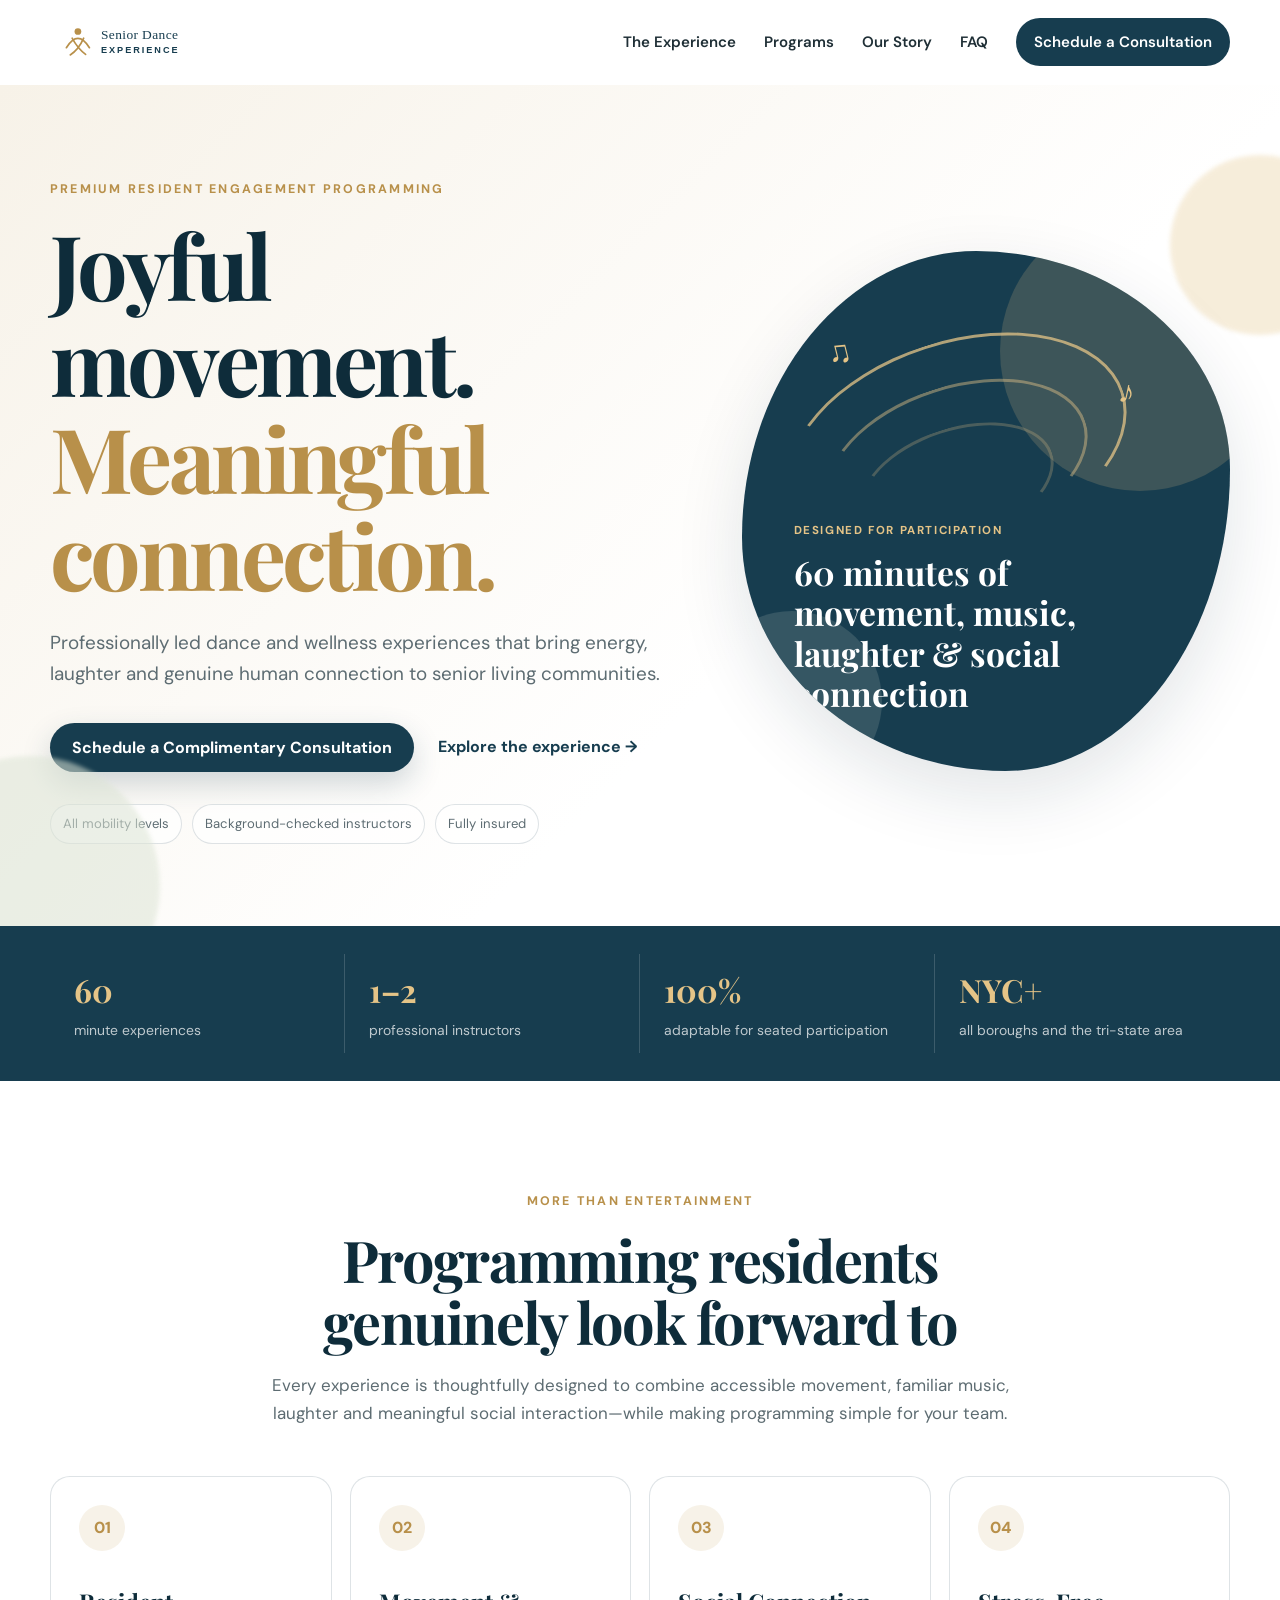
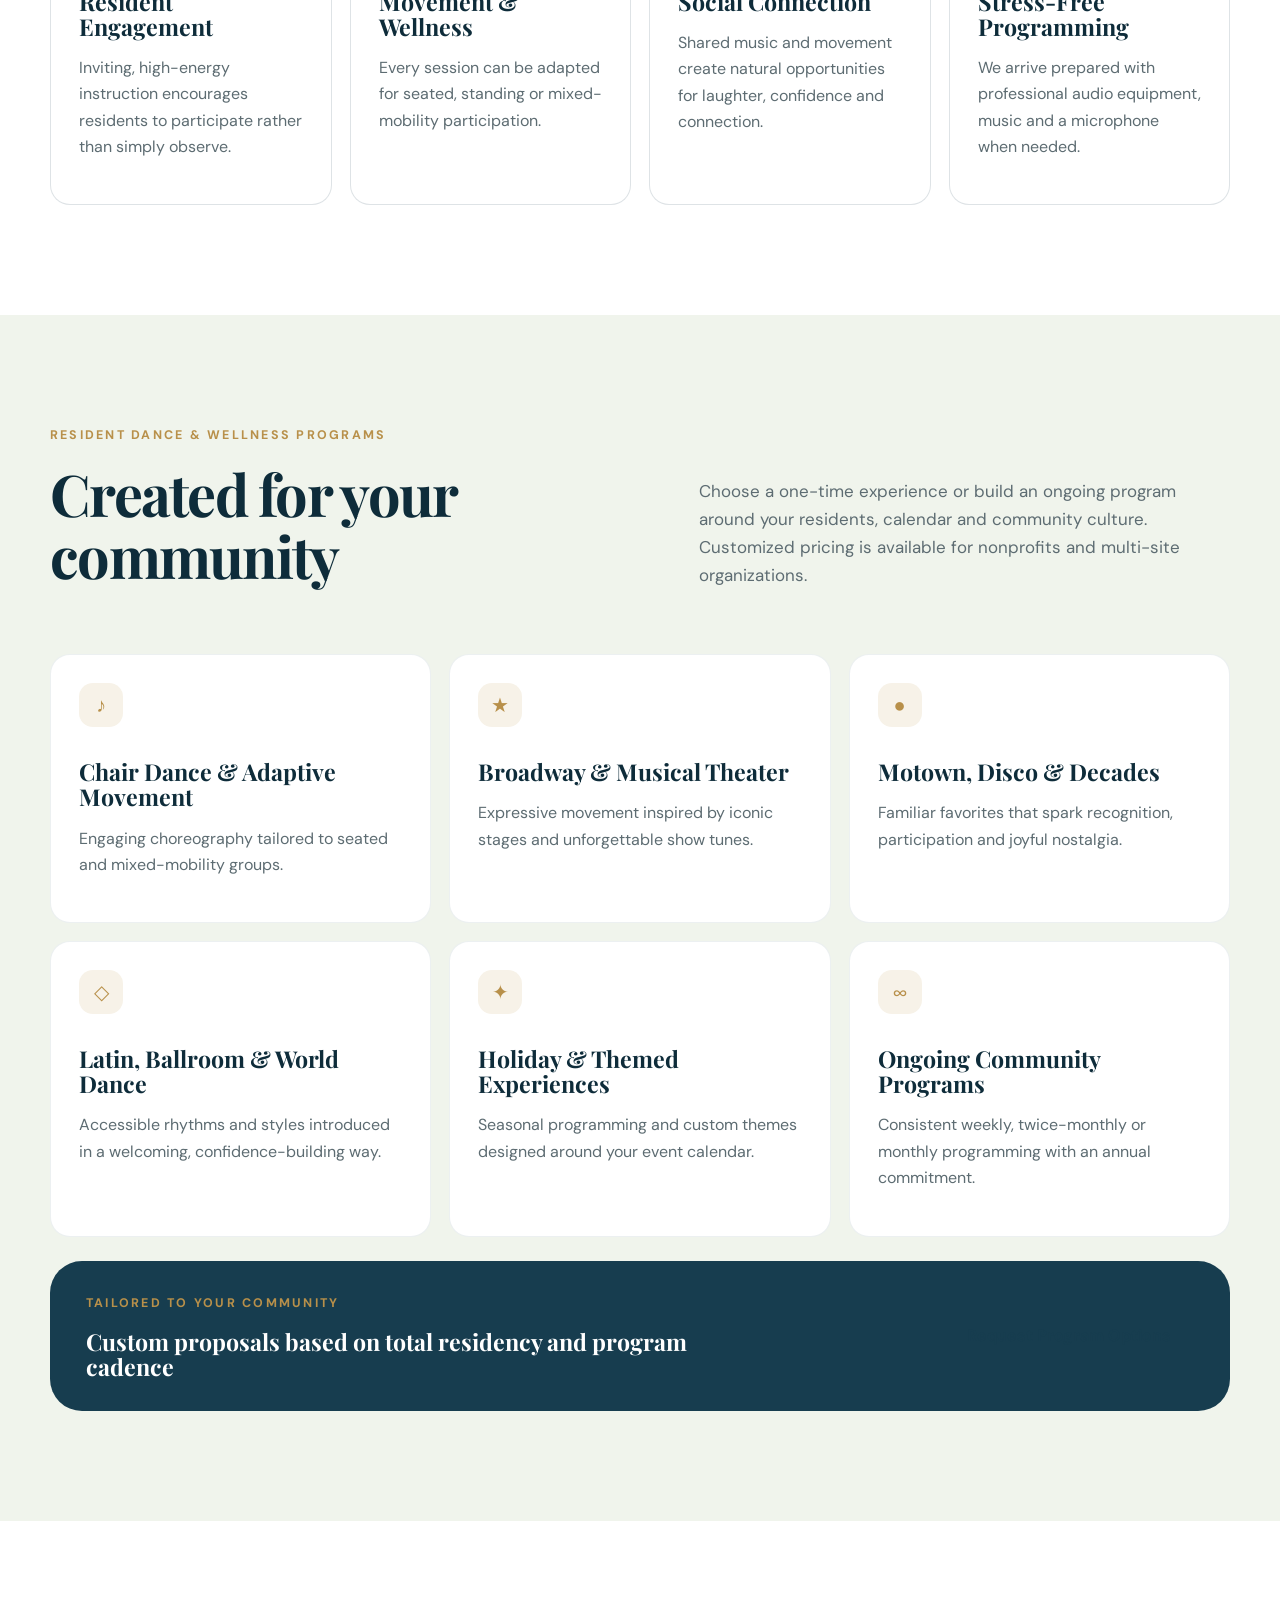
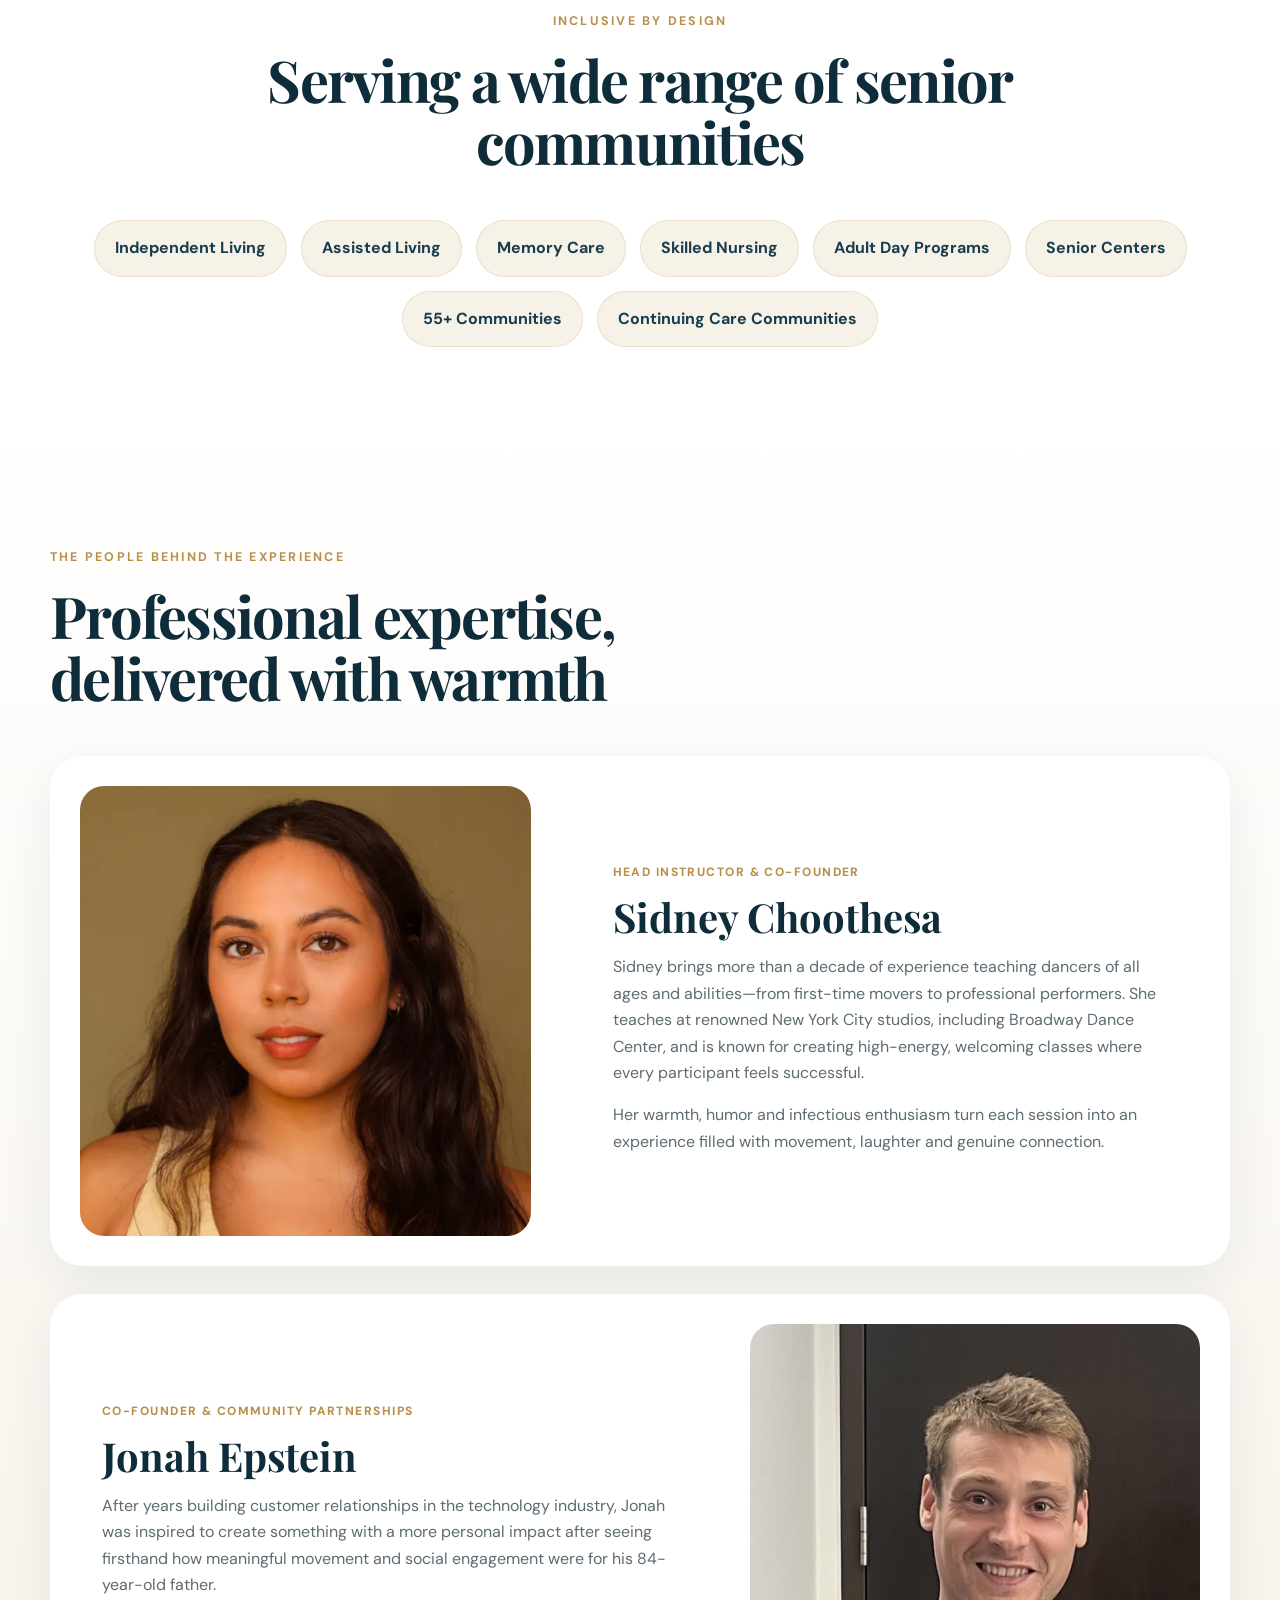
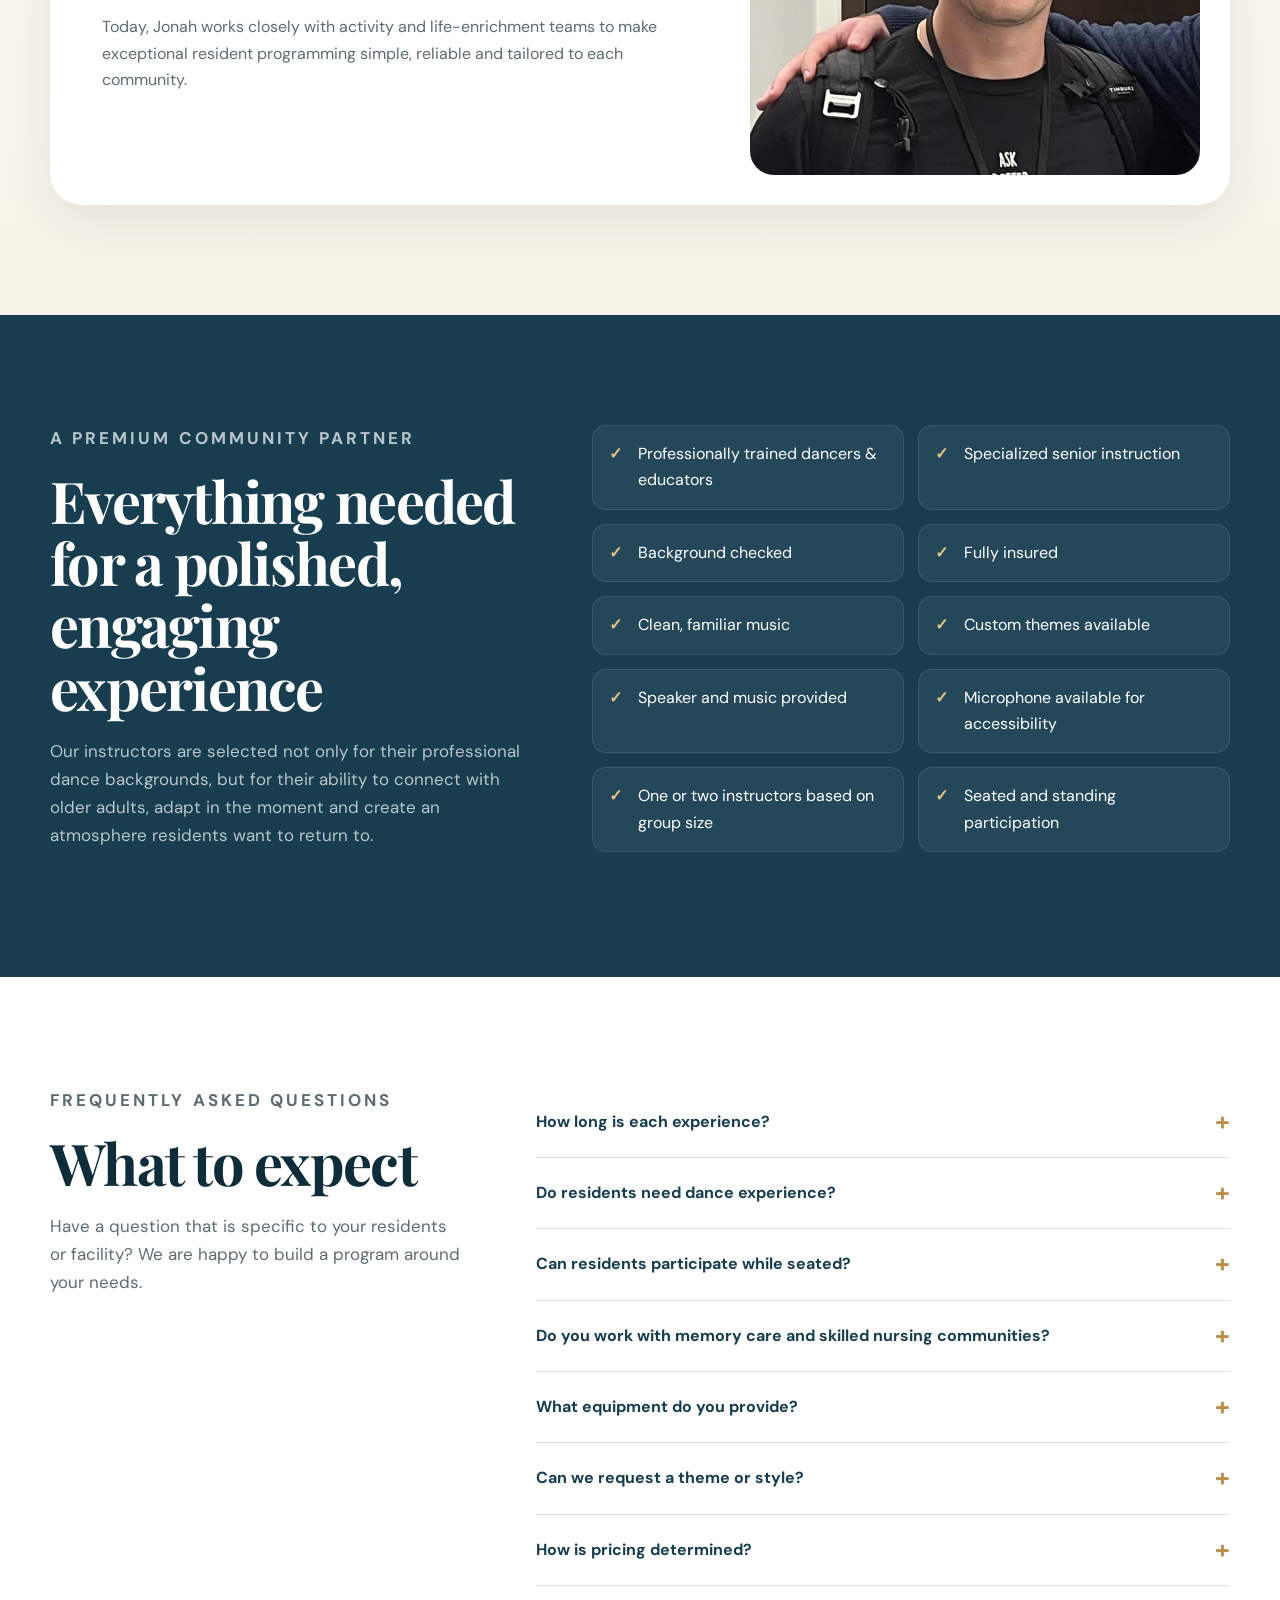
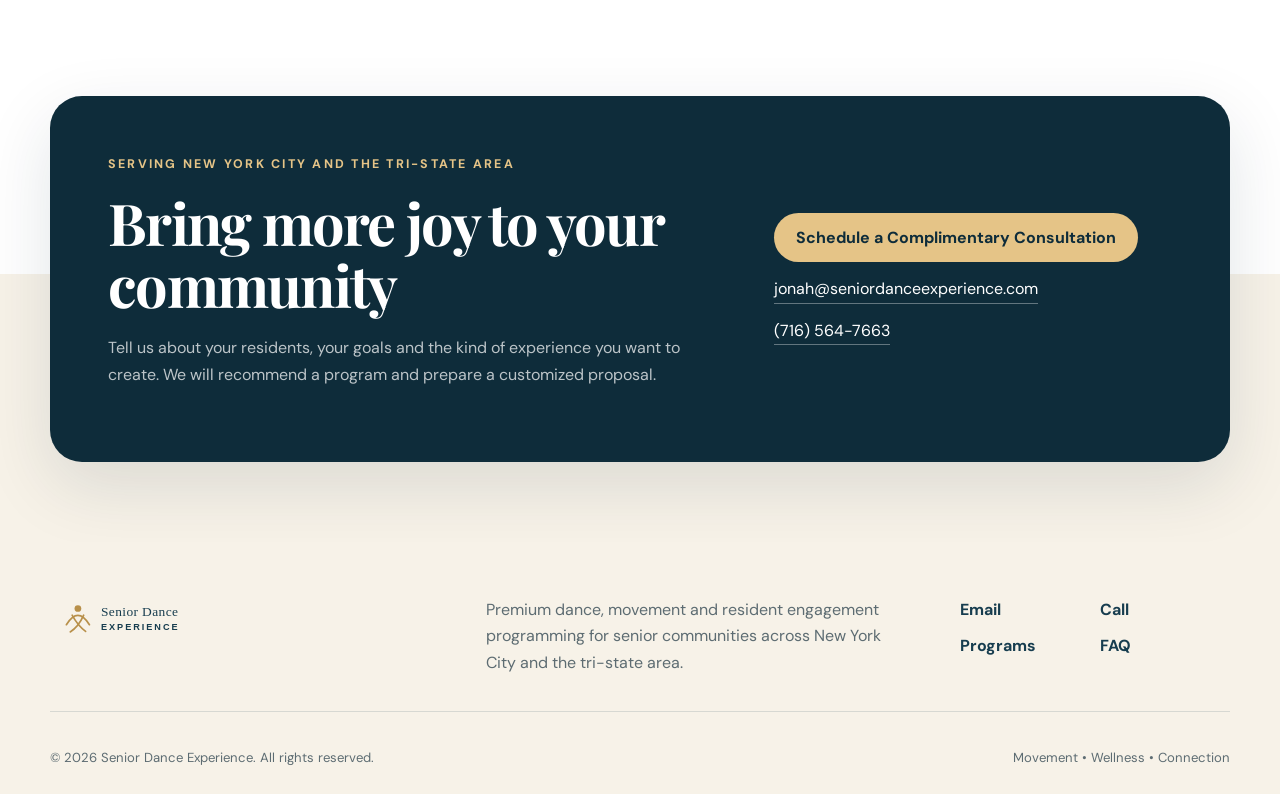
==== index.html @ dc910d43 "Initial website Initial website" ====
<!doctype html>
<html lang="en">
<head>
  <meta charset="utf-8">
  <meta name="viewport" content="width=device-width, initial-scale=1">
  <title>Senior Dance Experience | Dance & Wellness Programs for Senior Living</title>
  <meta name="description" content="Premium, professionally led dance and wellness experiences for senior living communities across New York City and the tri-state area.">
  <meta name="theme-color" content="#173D4F">
  <link rel="icon" href="assets/favicon.svg" type="image/svg+xml">
  <link rel="preconnect" href="https://fonts.googleapis.com">
  <link rel="preconnect" href="https://fonts.gstatic.com" crossorigin>
  <link href="https://fonts.googleapis.com/css2?family=DM+Sans:wght@400;500;600;700&family=Playfair+Display:wght@600;700&display=swap" rel="stylesheet">
  <link rel="stylesheet" href="styles.css">
  <meta property="og:title" content="Senior Dance Experience">
  <meta property="og:description" content="Joyful movement. Meaningful connection. Professional programming your residents will look forward to.">
  <meta property="og:type" content="website">
  <meta property="og:url" content="https://seniordanceexperience.com">
</head>
<body>
  <a class="skip-link" href="#main">Skip to content</a>

  <header class="site-header" id="top">
    <div class="container nav-wrap">
      <a class="brand" href="#top" aria-label="Senior Dance Experience home">
        <img src="assets/logo.svg" alt="Senior Dance Experience">
      </a>
      <button class="menu-toggle" aria-expanded="false" aria-controls="site-nav">
        <span></span><span></span><span></span>
        <span class="sr-only">Toggle navigation</span>
      </button>
      <nav id="site-nav" class="site-nav" aria-label="Primary navigation">
        <a href="#experience">The Experience</a>
        <a href="#programs">Programs</a>
        <a href="#about">Our Story</a>
        <a href="#faq">FAQ</a>
        <a class="nav-cta" href="#contact">Schedule a Consultation</a>
      </nav>
    </div>
  </header>

  <main id="main">
    <section class="hero">
      <div class="hero-orb hero-orb-one"></div>
      <div class="hero-orb hero-orb-two"></div>
      <div class="container hero-grid">
        <div class="hero-copy reveal">
          <p class="eyebrow">Premium resident engagement programming</p>
          <h1>Joyful movement.<br><span>Meaningful connection.</span></h1>
          <p class="hero-text">Professionally led dance and wellness experiences that bring energy, laughter and genuine human connection to senior living communities.</p>
          <div class="hero-actions">
            <a class="button button-primary" href="#contact">Schedule a Complimentary Consultation</a>
            <a class="text-link" href="#experience">Explore the experience <span aria-hidden="true">→</span></a>
          </div>
          <div class="trust-strip" aria-label="Program highlights">
            <span>All mobility levels</span>
            <span>Background-checked instructors</span>
            <span>Fully insured</span>
          </div>
        </div>
        <div class="hero-art reveal" aria-label="Abstract illustration representing movement, music and connection">
          <div class="art-card">
            <div class="movement-line line-one"></div>
            <div class="movement-line line-two"></div>
            <div class="movement-line line-three"></div>
            <div class="art-message">
              <span class="mini-label">Designed for participation</span>
              <strong>60 minutes of movement, music, laughter & social connection</strong>
            </div>
            <div class="floating-note note-one">♪</div>
            <div class="floating-note note-two">♫</div>
          </div>
        </div>
      </div>
    </section>

    <section class="proof-bar">
      <div class="container proof-grid">
        <div><strong>60</strong><span>minute experiences</span></div>
        <div><strong>1–2</strong><span>professional instructors</span></div>
        <div><strong>100%</strong><span>adaptable for seated participation</span></div>
        <div><strong>NYC+</strong><span>all boroughs and the tri-state area</span></div>
      </div>
    </section>

    <section class="section" id="experience">
      <div class="container">
        <div class="section-heading centered reveal">
          <p class="eyebrow">More than entertainment</p>
          <h2>Programming residents genuinely look forward to</h2>
          <p>Every experience is thoughtfully designed to combine accessible movement, familiar music, laughter and meaningful social interaction—while making programming simple for your team.</p>
        </div>

        <div class="benefit-grid">
          <article class="benefit-card reveal">
            <div class="icon-circle">01</div>
            <h3>Resident Engagement</h3>
            <p>Inviting, high-energy instruction encourages residents to participate rather than simply observe.</p>
          </article>
          <article class="benefit-card reveal">
            <div class="icon-circle">02</div>
            <h3>Movement & Wellness</h3>
            <p>Every session can be adapted for seated, standing or mixed-mobility participation.</p>
          </article>
          <article class="benefit-card reveal">
            <div class="icon-circle">03</div>
            <h3>Social Connection</h3>
            <p>Shared music and movement create natural opportunities for laughter, confidence and connection.</p>
          </article>
          <article class="benefit-card reveal">
            <div class="icon-circle">04</div>
            <h3>Stress-Free Programming</h3>
            <p>We arrive prepared with professional audio equipment, music and a microphone when needed.</p>
          </article>
        </div>
      </div>
    </section>

    <section class="section section-sage" id="programs">
      <div class="container">
        <div class="split-heading reveal">
          <div>
            <p class="eyebrow">Resident Dance & Wellness Programs</p>
            <h2>Created for your community</h2>
          </div>
          <p>Choose a one-time experience or build an ongoing program around your residents, calendar and community culture. Customized pricing is available for nonprofits and multi-site organizations.</p>
        </div>

        <div class="program-grid">
          <article class="program-card reveal"><span>♪</span><h3>Chair Dance & Adaptive Movement</h3><p>Engaging choreography tailored to seated and mixed-mobility groups.</p></article>
          <article class="program-card reveal"><span>★</span><h3>Broadway & Musical Theater</h3><p>Expressive movement inspired by iconic stages and unforgettable show tunes.</p></article>
          <article class="program-card reveal"><span>●</span><h3>Motown, Disco & Decades</h3><p>Familiar favorites that spark recognition, participation and joyful nostalgia.</p></article>
          <article class="program-card reveal"><span>◇</span><h3>Latin, Ballroom & World Dance</h3><p>Accessible rhythms and styles introduced in a welcoming, confidence-building way.</p></article>
          <article class="program-card reveal"><span>✦</span><h3>Holiday & Themed Experiences</h3><p>Seasonal programming and custom themes designed around your event calendar.</p></article>
          <article class="program-card reveal"><span>∞</span><h3>Ongoing Community Programs</h3><p>Consistent weekly, twice-monthly or monthly programming with an annual commitment.</p></article>
        </div>

        <div class="custom-pricing reveal">
          <div>
            <p class="eyebrow">Tailored to your community</p>
            <h3>Custom proposals based on total residency and program cadence</h3>
          </div>
          <a class="button button-secondary" href="#contact">Request Program Options</a>
        </div>
      </div>
    </section>

    <section class="section audience-section">
      <div class="container">
        <div class="section-heading centered reveal">
          <p class="eyebrow">Inclusive by design</p>
          <h2>Serving a wide range of senior communities</h2>
        </div>
        <div class="audience-cloud reveal" aria-label="Types of communities served">
          <span>Independent Living</span>
          <span>Assisted Living</span>
          <span>Memory Care</span>
          <span>Skilled Nursing</span>
          <span>Adult Day Programs</span>
          <span>Senior Centers</span>
          <span>55+ Communities</span>
          <span>Continuing Care Communities</span>
        </div>
      </div>
    </section>

    <section class="section founders" id="about">
      <div class="container">
        <div class="section-heading reveal">
          <p class="eyebrow">The people behind the experience</p>
          <h2>Professional expertise, delivered with warmth</h2>
        </div>

        <div class="founder-card reveal">
          <img src="assets/sidney-choothesa.jpg" alt="Sidney Choothesa, Head Instructor">
          <div class="founder-copy">
            <p class="role">Head Instructor & Co-Founder</p>
            <h3>Sidney Choothesa</h3>
            <p>Sidney brings more than a decade of experience teaching dancers of all ages and abilities—from first-time movers to professional performers. She teaches at renowned New York City studios, including Broadway Dance Center, and is known for creating high-energy, welcoming classes where every participant feels successful.</p>
            <p>Her warmth, humor and infectious enthusiasm turn each session into an experience filled with movement, laughter and genuine connection.</p>
          </div>
        </div>

        <div class="founder-card founder-reverse reveal">
          <img src="assets/jonah-epstein.jpg" alt="Jonah Epstein, Co-Founder">
          <div class="founder-copy">
            <p class="role">Co-Founder & Community Partnerships</p>
            <h3>Jonah Epstein</h3>
            <p>After years building customer relationships in the technology industry, Jonah was inspired to create something with a more personal impact after seeing firsthand how meaningful movement and social engagement were for his 84-year-old father.</p>
            <p>Today, Jonah works closely with activity and life-enrichment teams to make exceptional resident programming simple, reliable and tailored to each community.</p>
          </div>
        </div>
      </div>
    </section>

    <section class="section difference">
      <div class="container difference-grid">
        <div class="difference-copy reveal">
          <p class="eyebrow">A premium community partner</p>
          <h2>Everything needed for a polished, engaging experience</h2>
          <p>Our instructors are selected not only for their professional dance backgrounds, but for their ability to connect with older adults, adapt in the moment and create an atmosphere residents want to return to.</p>
        </div>
        <div class="check-grid reveal">
          <span>Professionally trained dancers & educators</span>
          <span>Specialized senior instruction</span>
          <span>Background checked</span>
          <span>Fully insured</span>
          <span>Clean, familiar music</span>
          <span>Custom themes available</span>
          <span>Speaker and music provided</span>
          <span>Microphone available for accessibility</span>
          <span>One or two instructors based on group size</span>
          <span>Seated and standing participation</span>
        </div>
      </div>
    </section>

    <section class="section faq-section" id="faq">
      <div class="container faq-grid">
        <div class="section-heading reveal">
          <p class="eyebrow">Frequently asked questions</p>
          <h2>What to expect</h2>
          <p>Have a question that is specific to your residents or facility? We are happy to build a program around your needs.</p>
        </div>
        <div class="accordion reveal">
          <details>
            <summary>How long is each experience?</summary>
            <p>Each session is 60 minutes and blends professionally led dance, accessible movement, music, laughter and socializing.</p>
          </details>
          <details>
            <summary>Do residents need dance experience?</summary>
            <p>No. Programs are designed to feel welcoming and successful for complete beginners as well as residents with prior dance experience.</p>
          </details>
          <details>
            <summary>Can residents participate while seated?</summary>
            <p>Yes. Every program can be adapted for seated, standing or mixed-mobility participation.</p>
          </details>
          <details>
            <summary>Do you work with memory care and skilled nursing communities?</summary>
            <p>Yes. We serve independent living, assisted living, memory care, skilled nursing, adult day programs, senior centers and other senior communities.</p>
          </details>
          <details>
            <summary>What equipment do you provide?</summary>
            <p>We bring our own music and professional speaker. A microphone is also available to support residents who may have difficulty hearing.</p>
          </details>
          <details>
            <summary>Can we request a theme or style?</summary>
            <p>Absolutely. Programs can be customized around Motown, Broadway, Latin dance, holidays, specific decades and other themes.</p>
          </details>
          <details>
            <summary>How is pricing determined?</summary>
            <p>We create a custom proposal based on total community residency, program frequency and any special requirements. Customized options are available for nonprofits and multi-site organizations.</p>
          </details>
        </div>
      </div>
    </section>

    <section class="contact-section" id="contact">
      <div class="container contact-card reveal">
        <div>
          <p class="eyebrow light">Serving New York City and the tri-state area</p>
          <h2>Bring more joy to your community</h2>
          <p>Tell us about your residents, your goals and the kind of experience you want to create. We will recommend a program and prepare a customized proposal.</p>
        </div>
        <div class="contact-actions">
          <a class="button button-gold" href="mailto:jonah@seniordanceexperience.com?subject=Complimentary%20Consultation%20Request">Schedule a Complimentary Consultation</a>
          <a class="contact-link" href="mailto:jonah@seniordanceexperience.com">jonah@seniordanceexperience.com</a>
          <a class="contact-link" href="tel:+17165647663">(716) 564-7663</a>
        </div>
      </div>
    </section>
  </main>

  <footer>
    <div class="container footer-grid">
      <a class="footer-brand" href="#top"><img src="assets/logo.svg" alt="Senior Dance Experience"></a>
      <p>Premium dance, movement and resident engagement programming for senior communities across New York City and the tri-state area.</p>
      <div class="footer-links">
        <a href="mailto:jonah@seniordanceexperience.com">Email</a>
        <a href="tel:+17165647663">Call</a>
        <a href="#programs">Programs</a>
        <a href="#faq">FAQ</a>
      </div>
    </div>
    <div class="container footer-bottom">
      <span>© <span id="year"></span> Senior Dance Experience. All rights reserved.</span>
      <span>Movement • Wellness • Connection</span>
    </div>
  </footer>

  <script src="script.js"></script>
</body>
</html>
---- styles.css ----
:root{
  --navy:#173D4F;
  --navy-deep:#0E2C3A;
  --cream:#F7F2E8;
  --white:#FFFFFF;
  --sage:#DDE5D6;
  --sage-light:#F0F4EC;
  --gold:#B8904A;
  --gold-light:#E5C487;
  --ink:#1F2F36;
  --muted:#5D6C72;
  --line:rgba(23,61,79,.14);
  --shadow:0 24px 70px rgba(14,44,58,.12);
  --radius-lg:32px;
  --radius-md:20px;
  --container:1180px;
}
*{box-sizing:border-box}
html{scroll-behavior:smooth}
body{margin:0;color:var(--ink);background:var(--white);font-family:"DM Sans",sans-serif;line-height:1.65}
img{display:block;max-width:100%}
a{color:inherit;text-decoration:none}
button{font:inherit}
.container{width:min(calc(100% - 40px),var(--container));margin-inline:auto}
.skip-link{position:absolute;left:-9999px;top:12px;background:#fff;padding:10px 14px;z-index:1000}
.skip-link:focus{left:12px}
.sr-only{position:absolute;width:1px;height:1px;padding:0;margin:-1px;overflow:hidden;clip:rect(0,0,0,0);white-space:nowrap;border:0}
.site-header{position:sticky;top:0;z-index:100;background:rgba(255,255,255,.9);backdrop-filter:blur(16px);border-bottom:1px solid transparent;transition:.25s}
.site-header.scrolled{border-color:var(--line);box-shadow:0 10px 30px rgba(14,44,58,.06)}
.nav-wrap{min-height:84px;display:flex;align-items:center;justify-content:space-between;gap:24px}
.brand img,.footer-brand img{width:250px}
.site-nav{display:flex;align-items:center;gap:28px;font-size:.94rem;font-weight:600}
.site-nav a{transition:.2s}
.site-nav a:hover{color:var(--gold)}
.nav-cta{background:var(--navy);color:#fff!important;padding:12px 18px;border-radius:999px}
.nav-cta:hover{background:var(--navy-deep)}
.menu-toggle{display:none;background:none;border:0;padding:10px}
.menu-toggle span:not(.sr-only){display:block;width:25px;height:2px;background:var(--navy);margin:5px}
.hero{position:relative;overflow:hidden;background:linear-gradient(135deg,var(--cream),#fff 62%);padding:94px 0 82px}
.hero-grid{display:grid;grid-template-columns:1.12fr .88fr;gap:70px;align-items:center;min-height:620px}
.eyebrow{text-transform:uppercase;letter-spacing:.18em;font-size:.78rem;font-weight:700;color:var(--gold);margin:0 0 16px}
h1,h2,h3{font-family:"Playfair Display",serif;color:var(--navy-deep);line-height:1.08;margin-top:0}
h1{font-size:clamp(3.25rem,7vw,6.4rem);letter-spacing:-.04em;margin-bottom:24px}
h1 span{color:var(--gold)}
h2{font-size:clamp(2.35rem,4.5vw,4.25rem);letter-spacing:-.03em;margin-bottom:20px}
h3{font-size:1.45rem;margin-bottom:10px}
.hero-text{font-size:1.18rem;max-width:650px;color:var(--muted)}
.hero-actions{display:flex;align-items:center;gap:24px;flex-wrap:wrap;margin-top:34px}
.button{display:inline-flex;justify-content:center;align-items:center;padding:15px 22px;border-radius:999px;font-weight:700;line-height:1.2;transition:.25s;text-align:center}
.button-primary{background:var(--navy);color:#fff;box-shadow:0 12px 30px rgba(23,61,79,.2)}
.button-primary:hover{transform:translateY(-2px);background:var(--navy-deep)}
.button-secondary{border:1px solid var(--navy);color:var(--navy)}
.button-secondary:hover{background:var(--navy);color:#fff}
.button-gold{background:var(--gold-light);color:var(--navy-deep)}
.button-gold:hover{background:#efcf92;transform:translateY(-2px)}
.text-link{font-weight:700;color:var(--navy)}
.text-link span{display:inline-block;transition:.2s}
.text-link:hover span{transform:translateX(4px)}
.trust-strip{display:flex;gap:10px;flex-wrap:wrap;margin-top:32px}
.trust-strip span{padding:8px 12px;border:1px solid var(--line);border-radius:999px;font-size:.82rem;color:var(--muted);background:rgba(255,255,255,.65)}
.hero-art{position:relative}
.art-card{position:relative;height:520px;border-radius:48% 52% 46% 54% / 55% 42% 58% 45%;background:var(--navy);box-shadow:var(--shadow);overflow:hidden}
.art-card:before,.art-card:after{content:"";position:absolute;border-radius:50%}
.art-card:before{width:280px;height:280px;background:rgba(229,196,135,.18);right:-50px;top:-40px}
.art-card:after{width:180px;height:180px;background:rgba(221,229,214,.15);left:-40px;bottom:-20px}
.art-message{position:absolute;z-index:3;left:52px;right:52px;bottom:58px;color:#fff}
.art-message strong{display:block;font-family:"Playfair Display",serif;font-size:2.1rem;line-height:1.2;margin-top:10px}
.mini-label{color:var(--gold-light);text-transform:uppercase;letter-spacing:.14em;font-size:.72rem;font-weight:700}
.movement-line{position:absolute;border:3px solid var(--gold-light);border-left-color:transparent;border-bottom-color:transparent;border-radius:50%;transform:rotate(-18deg);opacity:.75}
.line-one{width:350px;height:210px;left:40px;top:90px}
.line-two{width:270px;height:155px;left:80px;top:135px;opacity:.45}
.line-three{width:200px;height:112px;left:115px;top:177px;opacity:.25}
.floating-note{position:absolute;color:var(--gold-light);font-size:2rem;z-index:2}
.note-one{right:95px;top:115px;transform:rotate(12deg)}
.note-two{left:85px;top:75px;transform:rotate(-14deg)}
.hero-orb{position:absolute;border-radius:50%;filter:blur(2px);opacity:.55}
.hero-orb-one{width:260px;height:260px;background:var(--sage);left:-100px;bottom:-90px}
.hero-orb-two{width:180px;height:180px;background:#f0dfbd;right:-70px;top:70px}
.proof-bar{background:var(--navy);color:#fff}
.proof-grid{display:grid;grid-template-columns:repeat(4,1fr);padding:28px 0}
.proof-grid div{padding:10px 24px;border-right:1px solid rgba(255,255,255,.16)}
.proof-grid div:last-child{border-right:0}
.proof-grid strong{display:block;font-family:"Playfair Display",serif;font-size:2rem;color:var(--gold-light)}
.proof-grid span{font-size:.87rem;color:rgba(255,255,255,.72)}
.section{padding:110px 0}
.section-sage{background:var(--sage-light)}
.section-heading{max-width:760px;margin-bottom:48px}
.section-heading.centered{text-align:center;margin-inline:auto}
.section-heading p:not(.eyebrow),.split-heading>p,.difference-copy p,.faq-section .section-heading p{color:var(--muted);font-size:1.06rem}
.benefit-grid{display:grid;grid-template-columns:repeat(4,1fr);gap:18px}
.benefit-card{border:1px solid var(--line);border-radius:var(--radius-md);padding:28px;background:#fff;transition:.25s}
.benefit-card:hover{transform:translateY(-5px);box-shadow:var(--shadow)}
.benefit-card p,.program-card p,.founder-copy p{color:var(--muted)}
.icon-circle{width:46px;height:46px;border-radius:50%;display:grid;place-items:center;background:var(--cream);color:var(--gold);font-weight:800;margin-bottom:38px}
.split-heading{display:grid;grid-template-columns:1fr .9fr;gap:60px;align-items:end;margin-bottom:48px}
.program-grid{display:grid;grid-template-columns:repeat(3,1fr);gap:18px}
.program-card{background:#fff;padding:28px;border-radius:var(--radius-md);border:1px solid rgba(23,61,79,.08)}
.program-card>span{display:grid;place-items:center;width:44px;height:44px;border-radius:14px;background:var(--cream);color:var(--gold);font-size:1.25rem;margin-bottom:32px}
.custom-pricing{margin-top:24px;background:var(--navy);color:#fff;border-radius:var(--radius-lg);padding:32px 36px;display:flex;justify-content:space-between;align-items:center;gap:28px}
.custom-pricing h3{color:#fff;margin:0;max-width:650px}
.audience-section{padding-top:90px;padding-bottom:90px}
.audience-cloud{display:flex;flex-wrap:wrap;justify-content:center;gap:14px}
.audience-cloud span{padding:14px 20px;border-radius:999px;background:var(--cream);color:var(--navy);font-weight:700;border:1px solid rgba(184,144,74,.2)}
.founders{background:linear-gradient(180deg,#fff,var(--cream))}
.founder-card{display:grid;grid-template-columns:.85fr 1.15fr;gap:60px;align-items:center;background:#fff;border-radius:var(--radius-lg);padding:30px;margin-top:28px;box-shadow:0 16px 50px rgba(14,44,58,.08)}
.founder-card img{width:100%;aspect-ratio:1/1;object-fit:cover;border-radius:24px}
.founder-reverse{grid-template-columns:1.15fr .85fr}
.founder-reverse img{order:2}
.founder-reverse .founder-copy{order:1}
.founder-copy{padding:22px}
.founder-copy h3{font-size:2.5rem}
.role{color:var(--gold)!important;text-transform:uppercase;letter-spacing:.12em;font-size:.75rem;font-weight:800}
.difference{background:var(--navy);color:#fff}
.difference-grid{display:grid;grid-template-columns:.85fr 1.15fr;gap:70px;align-items:start}
.difference h2{color:#fff}
.difference-copy p{color:rgba(255,255,255,.7)}
.check-grid{display:grid;grid-template-columns:1fr 1fr;gap:14px}
.check-grid span{position:relative;padding:15px 15px 15px 45px;background:rgba(255,255,255,.06);border:1px solid rgba(255,255,255,.1);border-radius:14px}
.check-grid span:before{content:"✓";position:absolute;left:16px;color:var(--gold-light);font-weight:900}
.faq-grid{display:grid;grid-template-columns:.75fr 1.25fr;gap:70px}
.accordion details{border-bottom:1px solid var(--line);padding:0}
.accordion summary{list-style:none;cursor:pointer;padding:22px 42px 22px 0;font-weight:700;color:var(--navy);position:relative}
.accordion summary::-webkit-details-marker{display:none}
.accordion summary:after{content:"+";position:absolute;right:0;font-size:1.6rem;color:var(--gold);top:14px}
.accordion details[open] summary:after{content:"–"}
.accordion details p{color:var(--muted);margin:0 0 22px}
.contact-section{padding:0 0 80px;background:linear-gradient(180deg,#fff 40%,var(--cream) 40%)}
.contact-card{background:var(--navy-deep);color:#fff;border-radius:var(--radius-lg);padding:58px;display:grid;grid-template-columns:1.2fr .8fr;gap:70px;align-items:center;box-shadow:var(--shadow)}
.contact-card h2{color:#fff}
.contact-card p{color:rgba(255,255,255,.72)}
.eyebrow.light{color:var(--gold-light)}
.contact-actions{display:flex;flex-direction:column;align-items:flex-start;gap:14px}
.contact-link{color:#fff;border-bottom:1px solid rgba(255,255,255,.35)}
footer{background:var(--cream);padding:55px 0 25px}
.footer-grid{display:grid;grid-template-columns:1fr 1.1fr .7fr;gap:50px;align-items:start}
.footer-grid p{color:var(--muted);margin:0}
.footer-links{display:grid;grid-template-columns:1fr 1fr;gap:10px;font-weight:700;color:var(--navy)}
.footer-bottom{display:flex;justify-content:space-between;gap:20px;padding-top:35px;margin-top:35px;border-top:1px solid var(--line);color:var(--muted);font-size:.82rem}
.reveal{opacity:0;transform:translateY(22px);transition:opacity .7s ease,transform .7s ease}
.reveal.visible{opacity:1;transform:none}
@media (prefers-reduced-motion:reduce){html{scroll-behavior:auto}.reveal{opacity:1;transform:none;transition:none}}
@media(max-width:980px){
  .menu-toggle{display:block}
  .site-nav{display:none;position:absolute;left:20px;right:20px;top:76px;background:#fff;border:1px solid var(--line);border-radius:18px;padding:18px;box-shadow:var(--shadow);flex-direction:column;align-items:stretch}
  .site-nav.open{display:flex}
  .site-nav a{padding:7px}
  .hero-grid,.split-heading,.difference-grid,.faq-grid,.contact-card{grid-template-columns:1fr}
  .hero-grid{gap:35px}
  .hero{padding-top:55px}
  .art-card{height:430px}
  .benefit-grid{grid-template-columns:1fr 1fr}
  .program-grid{grid-template-columns:1fr 1fr}
  .proof-grid{grid-template-columns:1fr 1fr}
  .proof-grid div:nth-child(2){border-right:0}
  .proof-grid div:nth-child(-n+2){border-bottom:1px solid rgba(255,255,255,.16)}
  .founder-card,.founder-reverse{grid-template-columns:1fr}
  .founder-reverse img,.founder-reverse .founder-copy{order:initial}
  .founder-card img{max-width:520px}
  .footer-grid{grid-template-columns:1fr 1fr}
  .footer-grid .footer-links{grid-column:1/-1}
}
@media(max-width:650px){
  .container{width:min(calc(100% - 28px),var(--container))}
  .brand img,.footer-brand img{width:215px}
  .hero{padding:38px 0 58px}
  h1{font-size:3.15rem}
  .hero-text{font-size:1.05rem}
  .art-card{height:390px;border-radius:32px}
  .art-message{left:28px;right:28px;bottom:35px}
  .art-message strong{font-size:1.65rem}
  .proof-grid,.benefit-grid,.program-grid,.check-grid,.footer-grid{grid-template-columns:1fr}
  .proof-grid div{border-right:0;border-bottom:1px solid rgba(255,255,255,.16)}
  .proof-grid div:last-child{border-bottom:0}
  .section{padding:78px 0}
  .custom-pricing{align-items:flex-start;flex-direction:column;padding:28px}
  .founder-card{padding:16px;gap:18px}
  .founder-copy{padding:12px}
  .founder-copy h3{font-size:2rem}
  .contact-card{padding:34px 26px;gap:30px}
  .footer-bottom{flex-direction:column}
}
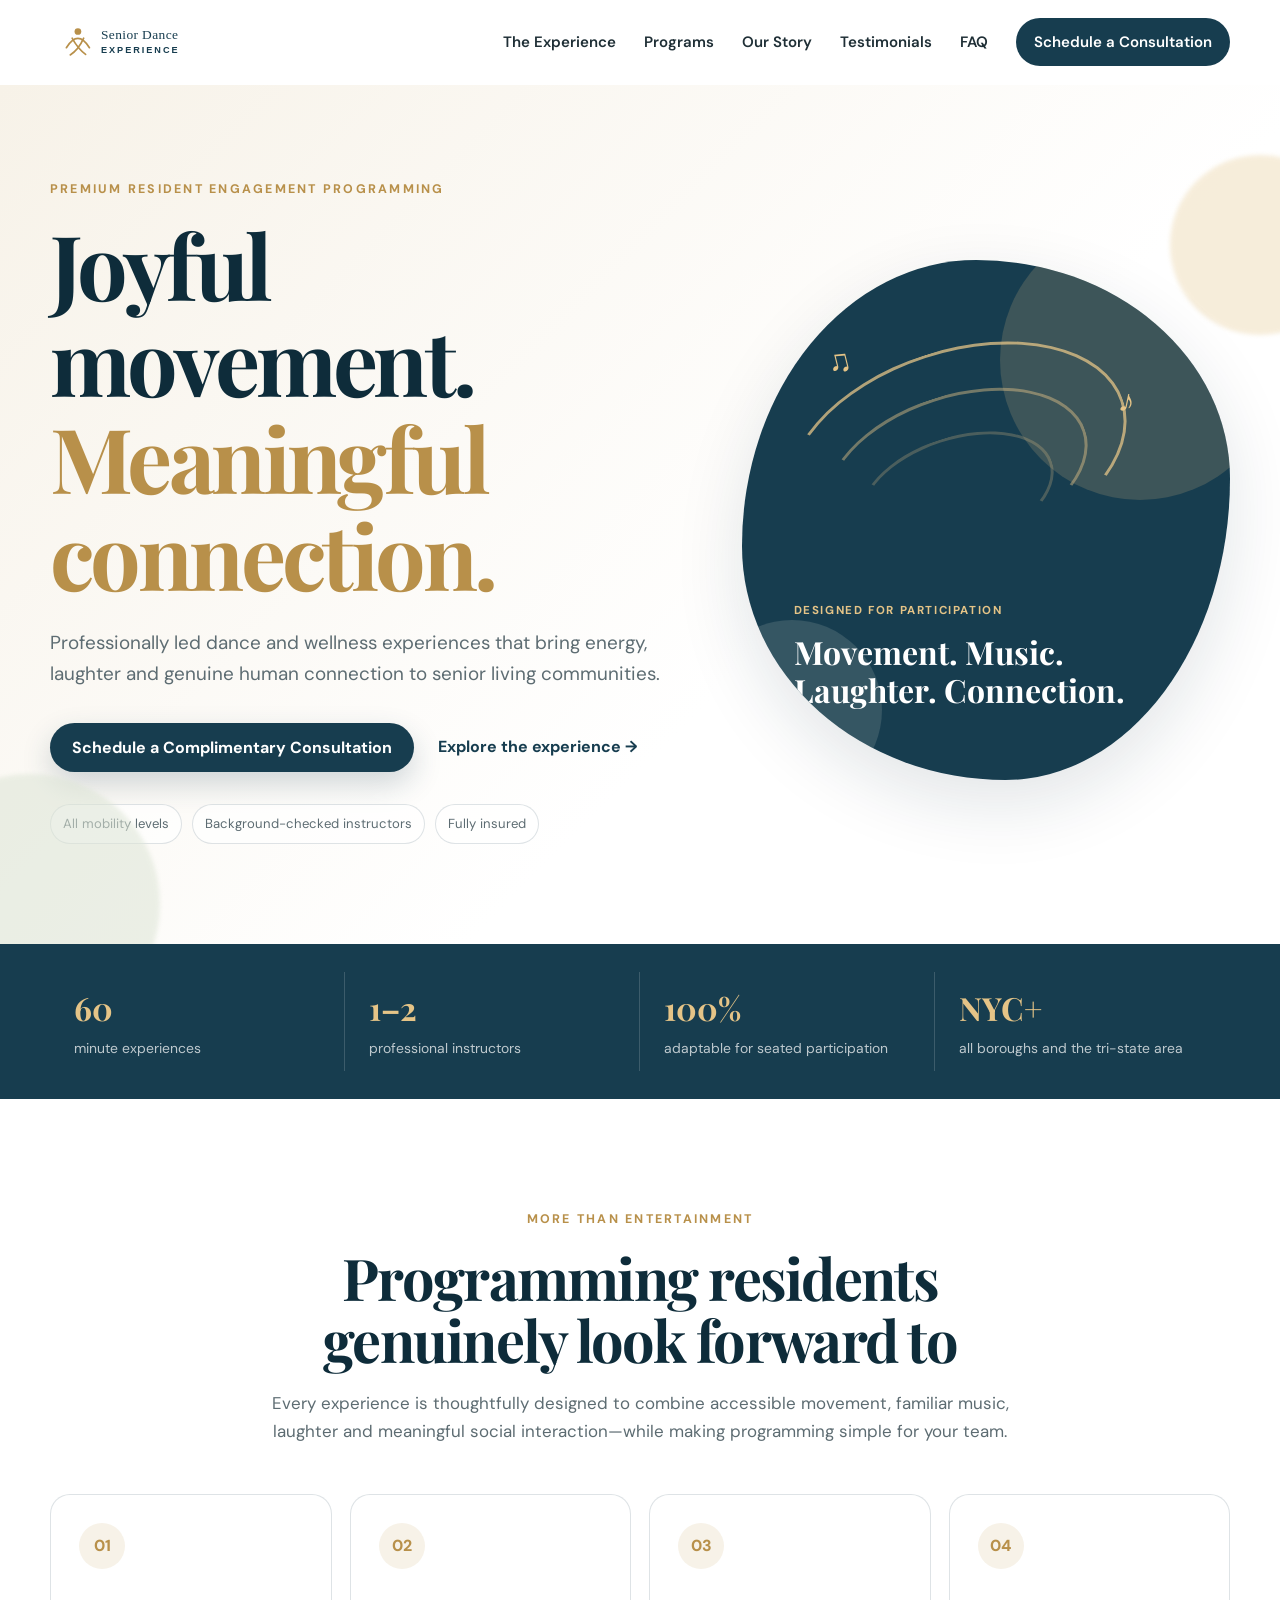
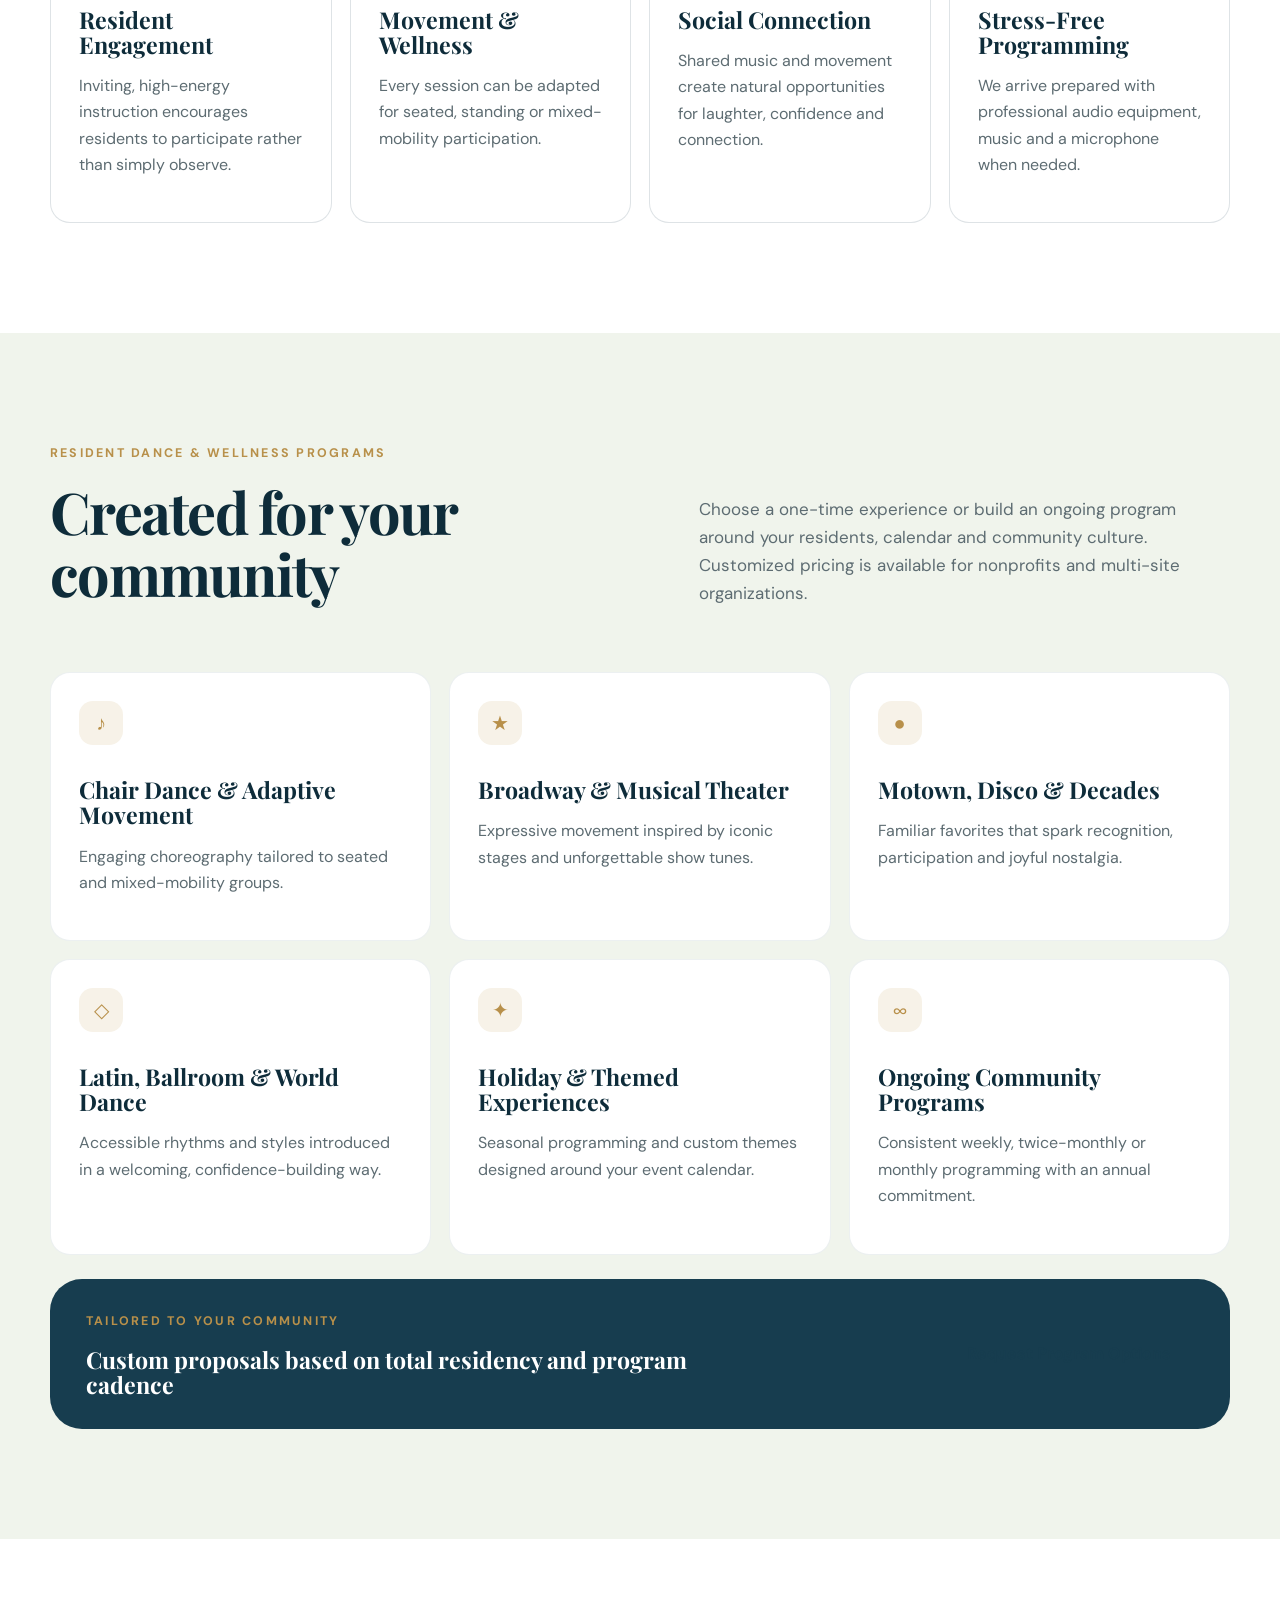
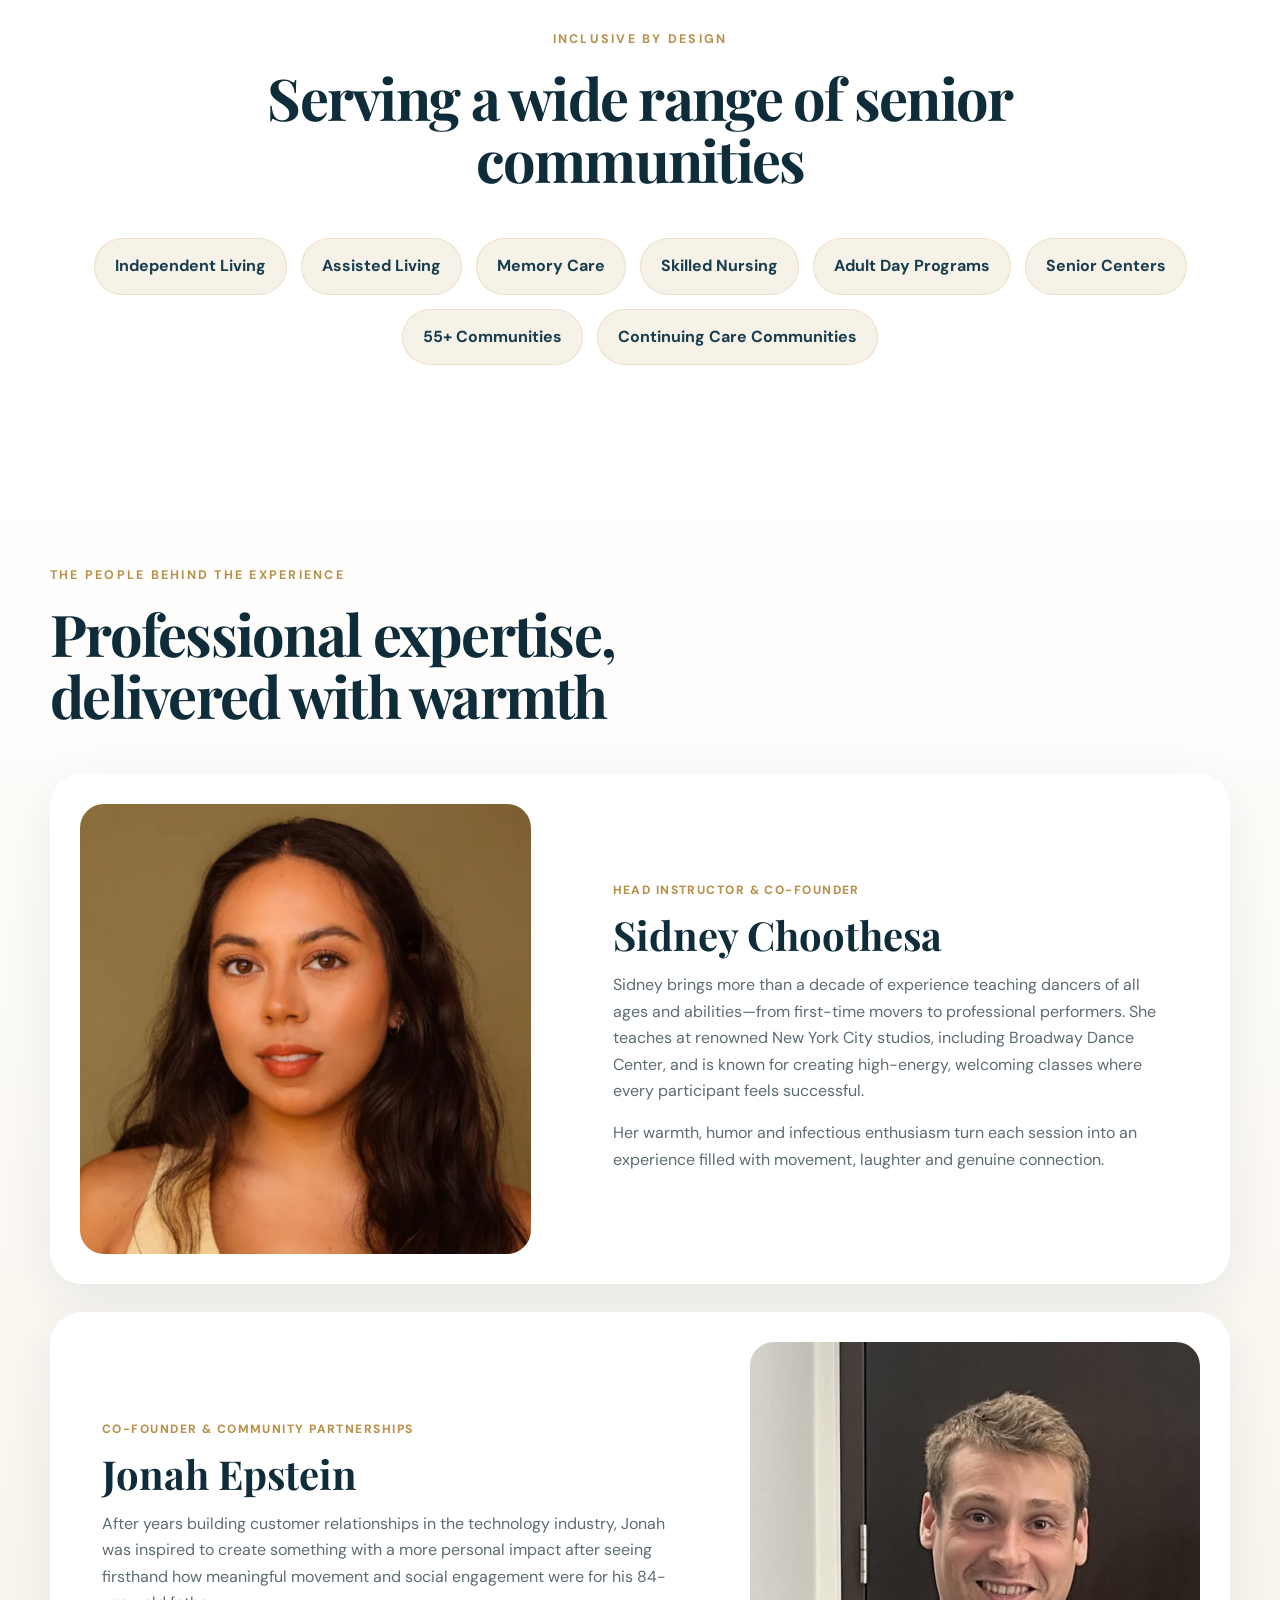
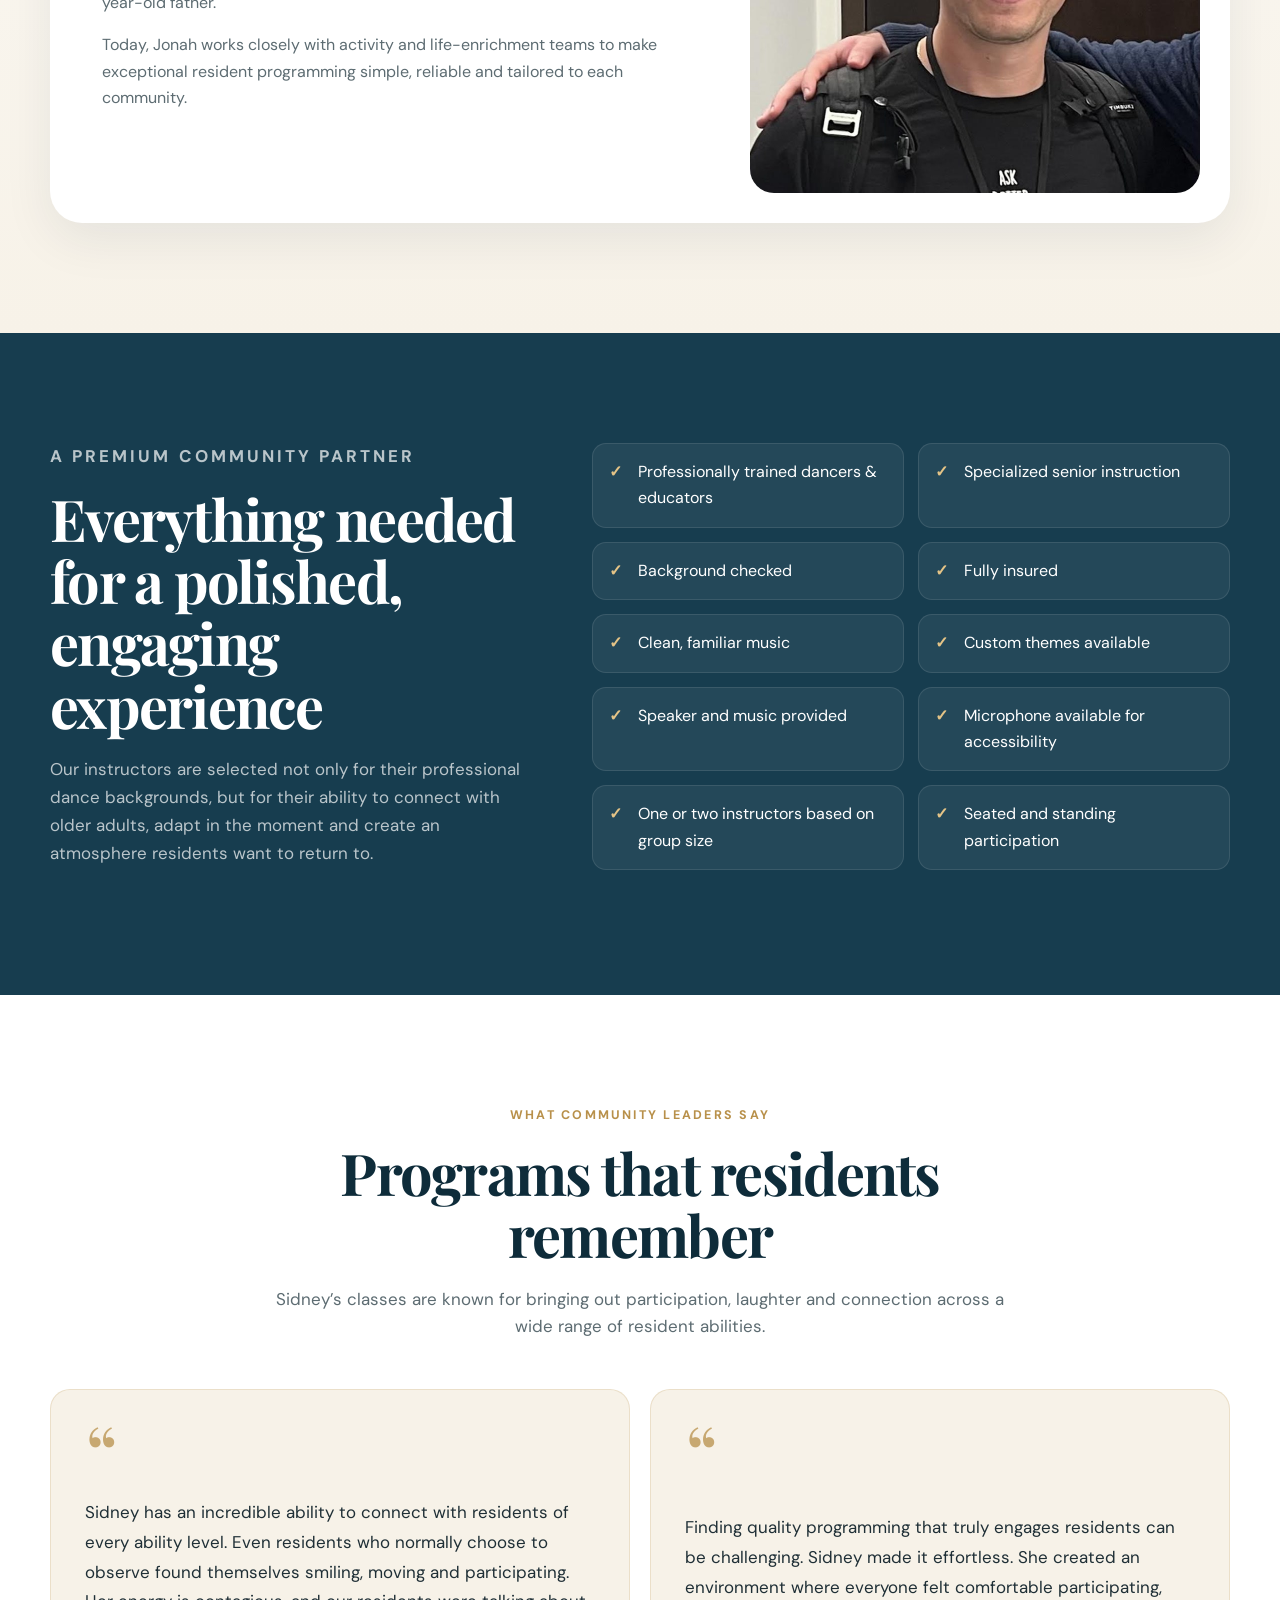
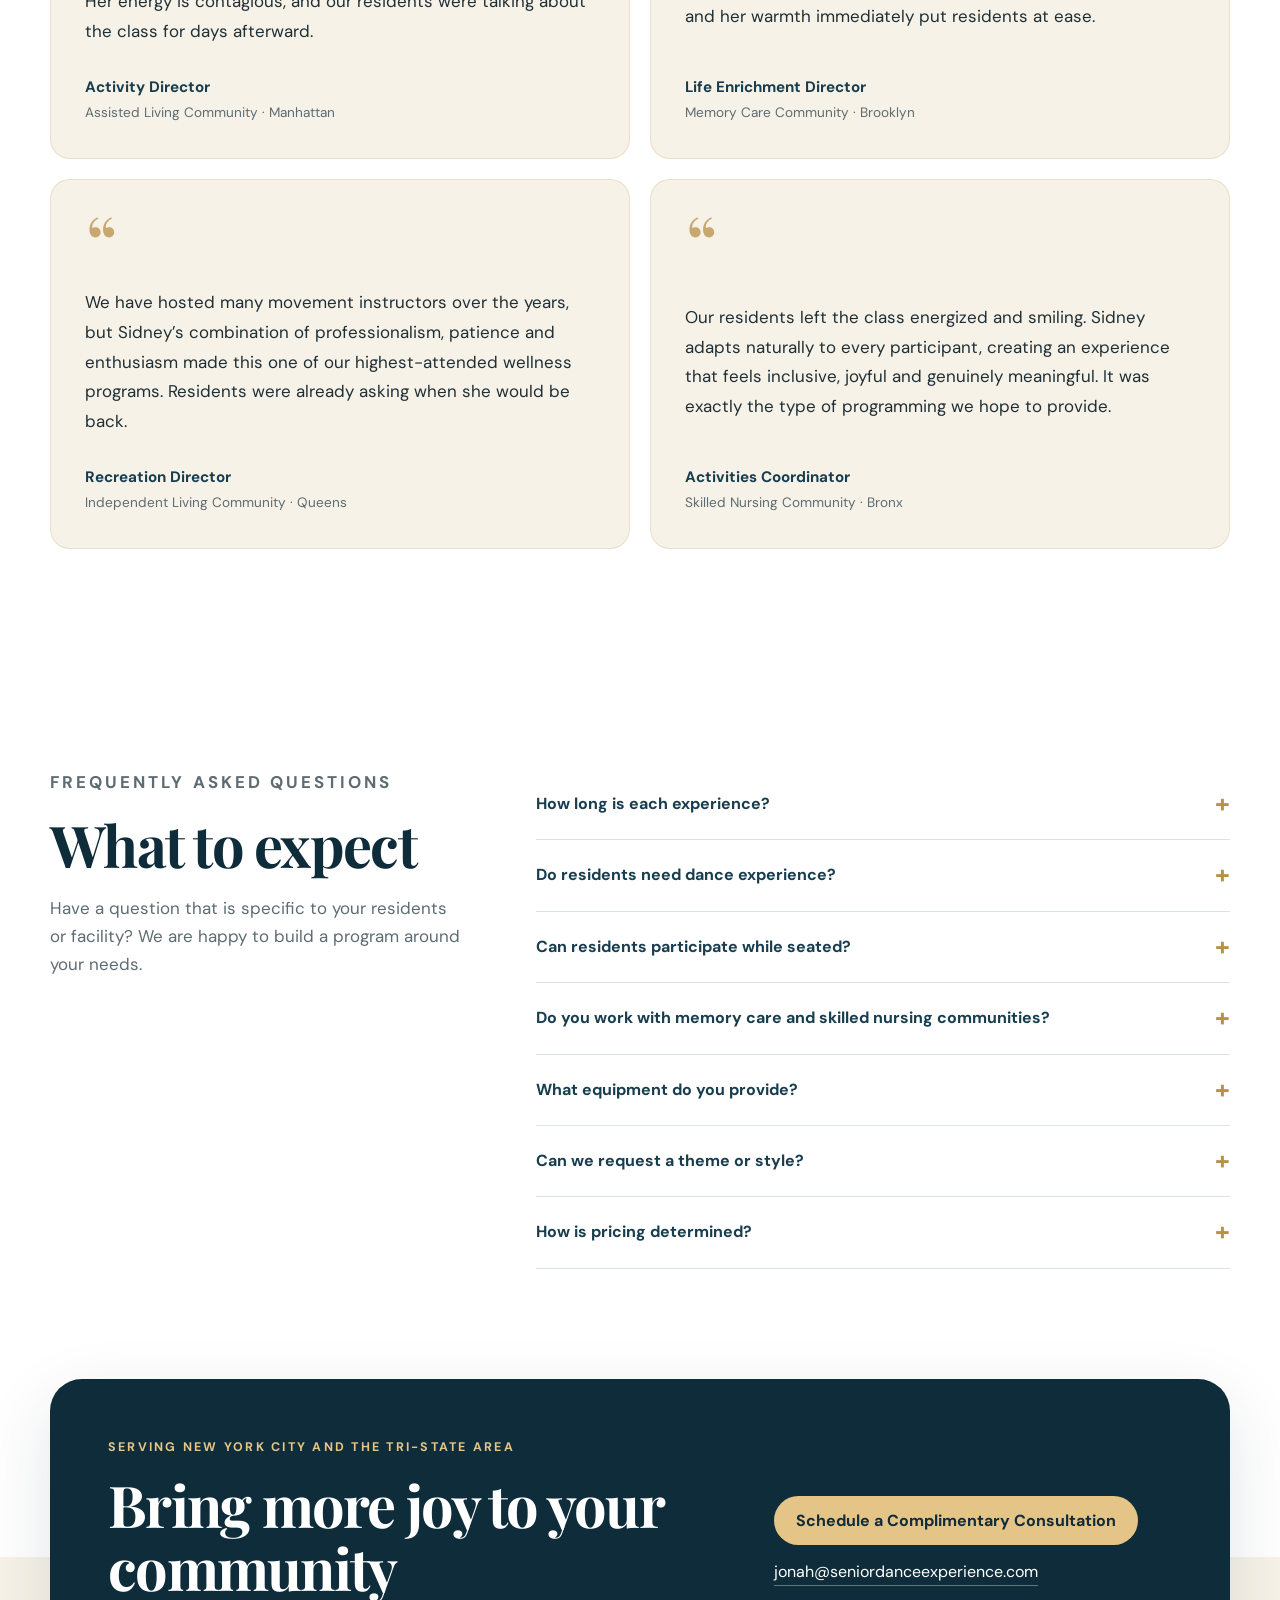
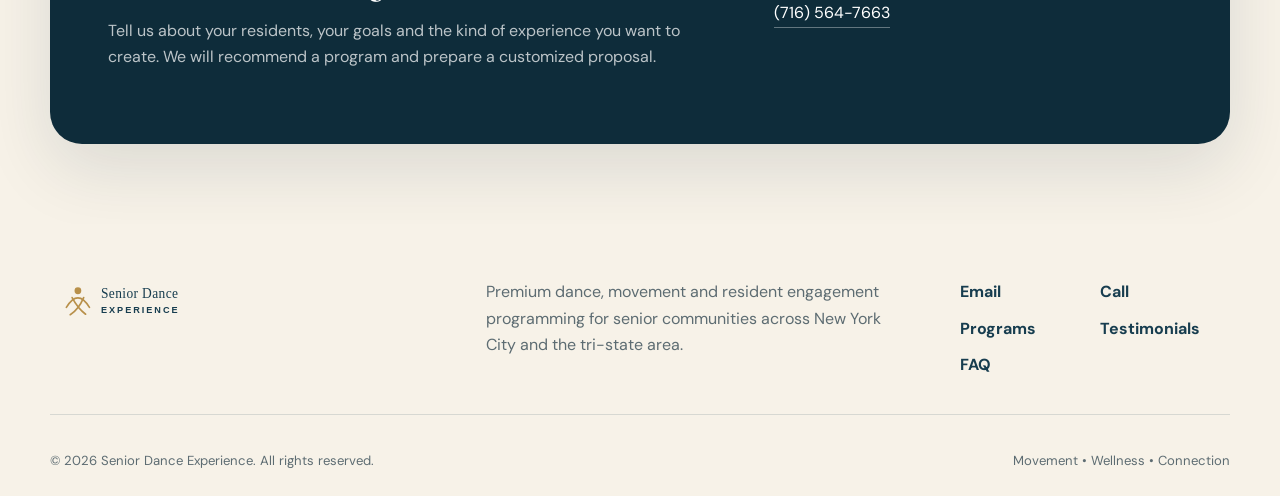
==== commit e3fd2bb7: "Add files via upload" ====
--- a/index.html
+++ b/index.html
@@ -32,6 +32,7 @@
         <a href="#experience">The Experience</a>
         <a href="#programs">Programs</a>
         <a href="#about">Our Story</a>
+        <a href="#testimonials">Testimonials</a>
         <a href="#faq">FAQ</a>
         <a class="nav-cta" href="#contact">Schedule a Consultation</a>
       </nav>
@@ -64,7 +65,7 @@
             <div class="movement-line line-three"></div>
             <div class="art-message">
               <span class="mini-label">Designed for participation</span>
-              <strong>60 minutes of movement, music, laughter & social connection</strong>
+              <strong>Movement. Music.<br>Laughter. Connection.</strong>
             </div>
             <div class="floating-note note-one">♪</div>
             <div class="floating-note note-two">♫</div>
@@ -214,6 +215,43 @@
       </div>
     </section>
 
+
+    <section class="section testimonials-section" id="testimonials">
+      <div class="container">
+        <div class="section-heading centered reveal">
+          <p class="eyebrow">What community leaders say</p>
+          <h2>Programs that residents remember</h2>
+          <p>Sidney’s classes are known for bringing out participation, laughter and connection across a wide range of resident abilities.</p>
+        </div>
+
+        <div class="testimonial-grid">
+          <article class="testimonial-card reveal">
+            <div class="quote-mark">“</div>
+            <blockquote>Sidney has an incredible ability to connect with residents of every ability level. Even residents who normally choose to observe found themselves smiling, moving and participating. Her energy is contagious, and our residents were talking about the class for days afterward.</blockquote>
+            <p class="testimonial-source"><strong>Activity Director</strong><span>Assisted Living Community · Manhattan</span></p>
+          </article>
+
+          <article class="testimonial-card reveal">
+            <div class="quote-mark">“</div>
+            <blockquote>Finding quality programming that truly engages residents can be challenging. Sidney made it effortless. She created an environment where everyone felt comfortable participating, and her warmth immediately put residents at ease.</blockquote>
+            <p class="testimonial-source"><strong>Life Enrichment Director</strong><span>Memory Care Community · Brooklyn</span></p>
+          </article>
+
+          <article class="testimonial-card reveal">
+            <div class="quote-mark">“</div>
+            <blockquote>We have hosted many movement instructors over the years, but Sidney’s combination of professionalism, patience and enthusiasm made this one of our highest-attended wellness programs. Residents were already asking when she would be back.</blockquote>
+            <p class="testimonial-source"><strong>Recreation Director</strong><span>Independent Living Community · Queens</span></p>
+          </article>
+
+          <article class="testimonial-card reveal">
+            <div class="quote-mark">“</div>
+            <blockquote>Our residents left the class energized and smiling. Sidney adapts naturally to every participant, creating an experience that feels inclusive, joyful and genuinely meaningful. It was exactly the type of programming we hope to provide.</blockquote>
+            <p class="testimonial-source"><strong>Activities Coordinator</strong><span>Skilled Nursing Community · Bronx</span></p>
+          </article>
+        </div>
+      </div>
+    </section>
+
     <section class="section faq-section" id="faq">
       <div class="container faq-grid">
         <div class="section-heading reveal">
@@ -278,6 +316,7 @@
         <a href="mailto:jonah@seniordanceexperience.com">Email</a>
         <a href="tel:+17165647663">Call</a>
         <a href="#programs">Programs</a>
+        <a href="#testimonials">Testimonials</a>
         <a href="#faq">FAQ</a>
       </div>
     </div>
--- a/styles.css
+++ b/styles.css
@@ -64,8 +64,8 @@
 .art-card:before,.art-card:after{content:"";position:absolute;border-radius:50%}
 .art-card:before{width:280px;height:280px;background:rgba(229,196,135,.18);right:-50px;top:-40px}
 .art-card:after{width:180px;height:180px;background:rgba(221,229,214,.15);left:-40px;bottom:-20px}
-.art-message{position:absolute;z-index:3;left:52px;right:52px;bottom:58px;color:#fff}
-.art-message strong{display:block;font-family:"Playfair Display",serif;font-size:2.1rem;line-height:1.2;margin-top:10px}
+.art-message{position:absolute;z-index:3;left:52px;right:52px;bottom:72px;color:#fff}
+.art-message strong{display:block;font-family:"Playfair Display",serif;font-size:2rem;line-height:1.18;margin-top:10px;max-width:390px}
 .mini-label{color:var(--gold-light);text-transform:uppercase;letter-spacing:.14em;font-size:.72rem;font-weight:700}
 .movement-line{position:absolute;border:3px solid var(--gold-light);border-left-color:transparent;border-bottom-color:transparent;border-radius:50%;transform:rotate(-18deg);opacity:.75}
 .line-one{width:350px;height:210px;left:40px;top:90px}
@@ -139,6 +139,25 @@
 .footer-bottom{display:flex;justify-content:space-between;gap:20px;padding-top:35px;margin-top:35px;border-top:1px solid var(--line);color:var(--muted);font-size:.82rem}
 .reveal{opacity:0;transform:translateY(22px);transition:opacity .7s ease,transform .7s ease}
 .reveal.visible{opacity:1;transform:none}
+
+.testimonials-section{background:#fff}
+.testimonial-grid{display:grid;grid-template-columns:1fr 1fr;gap:20px}
+.testimonial-card{position:relative;background:var(--cream);border:1px solid rgba(184,144,74,.2);border-radius:var(--radius-md);padding:34px;min-height:300px;display:flex;flex-direction:column;justify-content:space-between;transition:transform .25s ease,box-shadow .25s ease,border-color .25s ease}
+.testimonial-card:hover{transform:translateY(-5px);box-shadow:var(--shadow);border-color:rgba(184,144,74,.42)}
+.quote-mark{font-family:"Playfair Display",serif;font-size:5rem;line-height:.7;color:var(--gold);opacity:.75;margin-bottom:18px}
+.testimonial-card blockquote{margin:0;color:var(--ink);font-size:1.06rem;line-height:1.75}
+.testimonial-source{margin:28px 0 0;display:flex;flex-direction:column;gap:2px}
+.testimonial-source strong{color:var(--navy);font-size:.95rem}
+.testimonial-source span{color:var(--muted);font-size:.85rem}
+.hero-copy{padding-bottom:18px}
+.benefit-card,.program-card,.founder-card,.custom-pricing,.contact-card{transition:transform .25s ease,box-shadow .25s ease}
+.program-card:hover{transform:translateY(-4px);box-shadow:0 18px 45px rgba(14,44,58,.09)}
+.founder-card:hover{transform:translateY(-3px)}
+.contact-card:hover{box-shadow:0 30px 80px rgba(14,44,58,.18)}
+.site-nav a:not(.nav-cta){position:relative}
+.site-nav a:not(.nav-cta):after{content:"";position:absolute;left:7px;right:7px;bottom:2px;height:2px;background:var(--gold);transform:scaleX(0);transform-origin:left;transition:transform .2s ease}
+.site-nav a:not(.nav-cta):hover:after{transform:scaleX(1)}
+
 @media (prefers-reduced-motion:reduce){html{scroll-behavior:auto}.reveal{opacity:1;transform:none;transition:none}}
 @media(max-width:980px){
   .menu-toggle{display:block}
@@ -150,6 +169,7 @@
   .hero{padding-top:55px}
   .art-card{height:430px}
   .benefit-grid{grid-template-columns:1fr 1fr}
+  .testimonial-grid{grid-template-columns:1fr 1fr}
   .program-grid{grid-template-columns:1fr 1fr}
   .proof-grid{grid-template-columns:1fr 1fr}
   .proof-grid div:nth-child(2){border-right:0}
@@ -167,9 +187,9 @@
   h1{font-size:3.15rem}
   .hero-text{font-size:1.05rem}
   .art-card{height:390px;border-radius:32px}
-  .art-message{left:28px;right:28px;bottom:35px}
-  .art-message strong{font-size:1.65rem}
-  .proof-grid,.benefit-grid,.program-grid,.check-grid,.footer-grid{grid-template-columns:1fr}
+  .art-message{left:28px;right:28px;bottom:48px}
+  .art-message strong{font-size:1.55rem;line-height:1.2}
+  .proof-grid,.benefit-grid,.program-grid,.check-grid,.testimonial-grid,.footer-grid{grid-template-columns:1fr}
   .proof-grid div{border-right:0;border-bottom:1px solid rgba(255,255,255,.16)}
   .proof-grid div:last-child{border-bottom:0}
   .section{padding:78px 0}
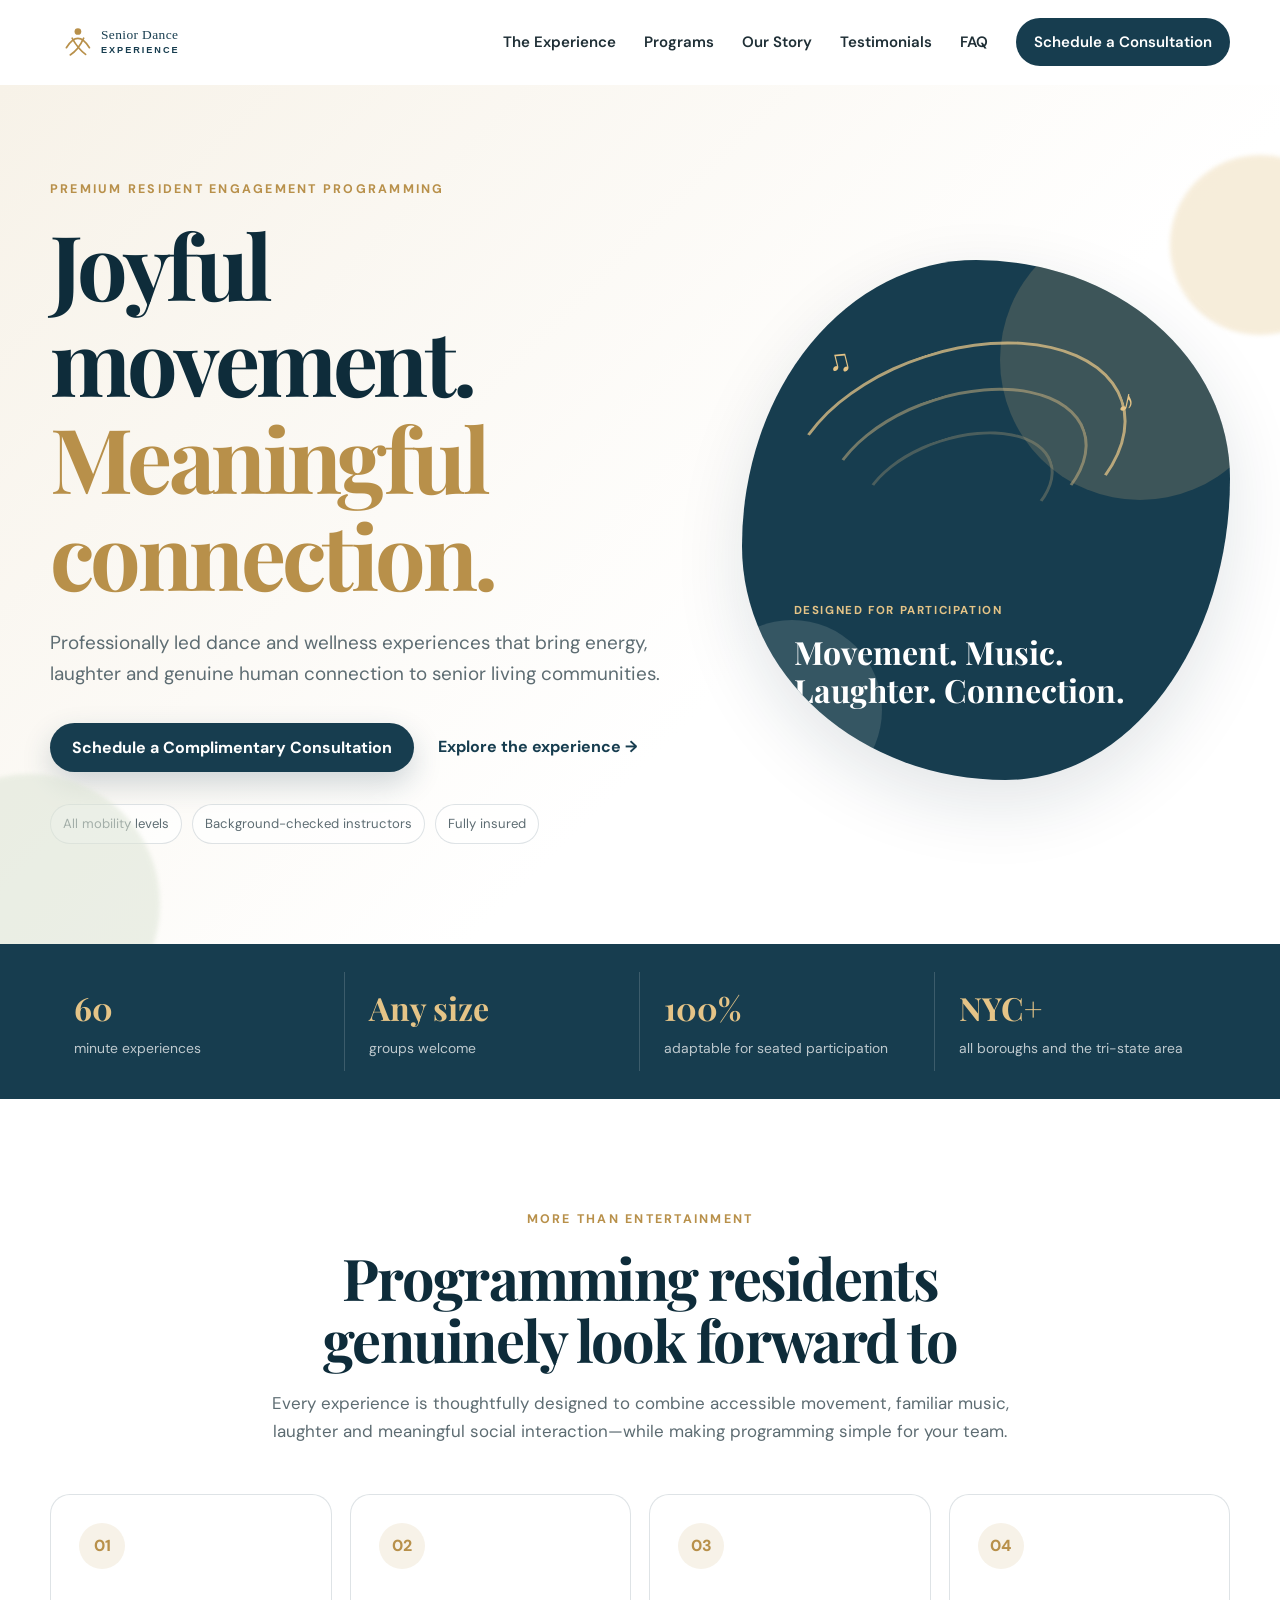
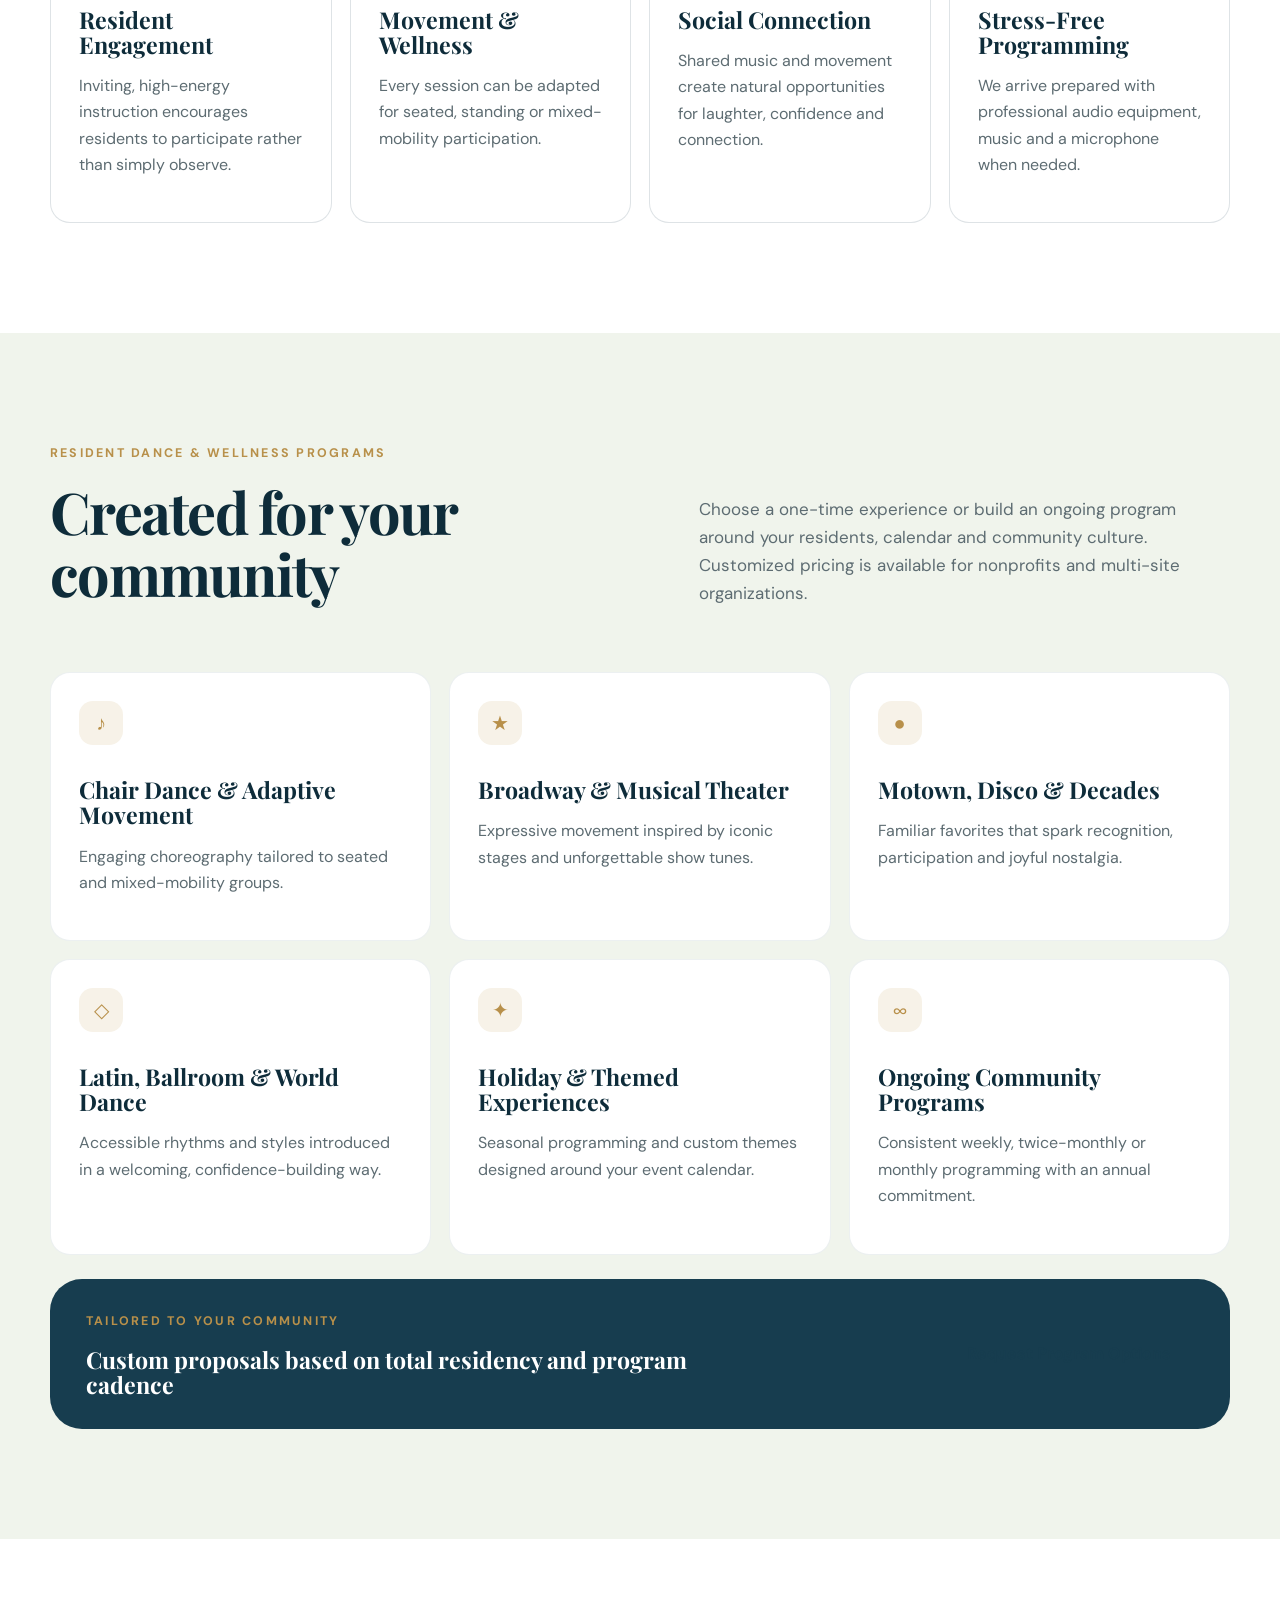
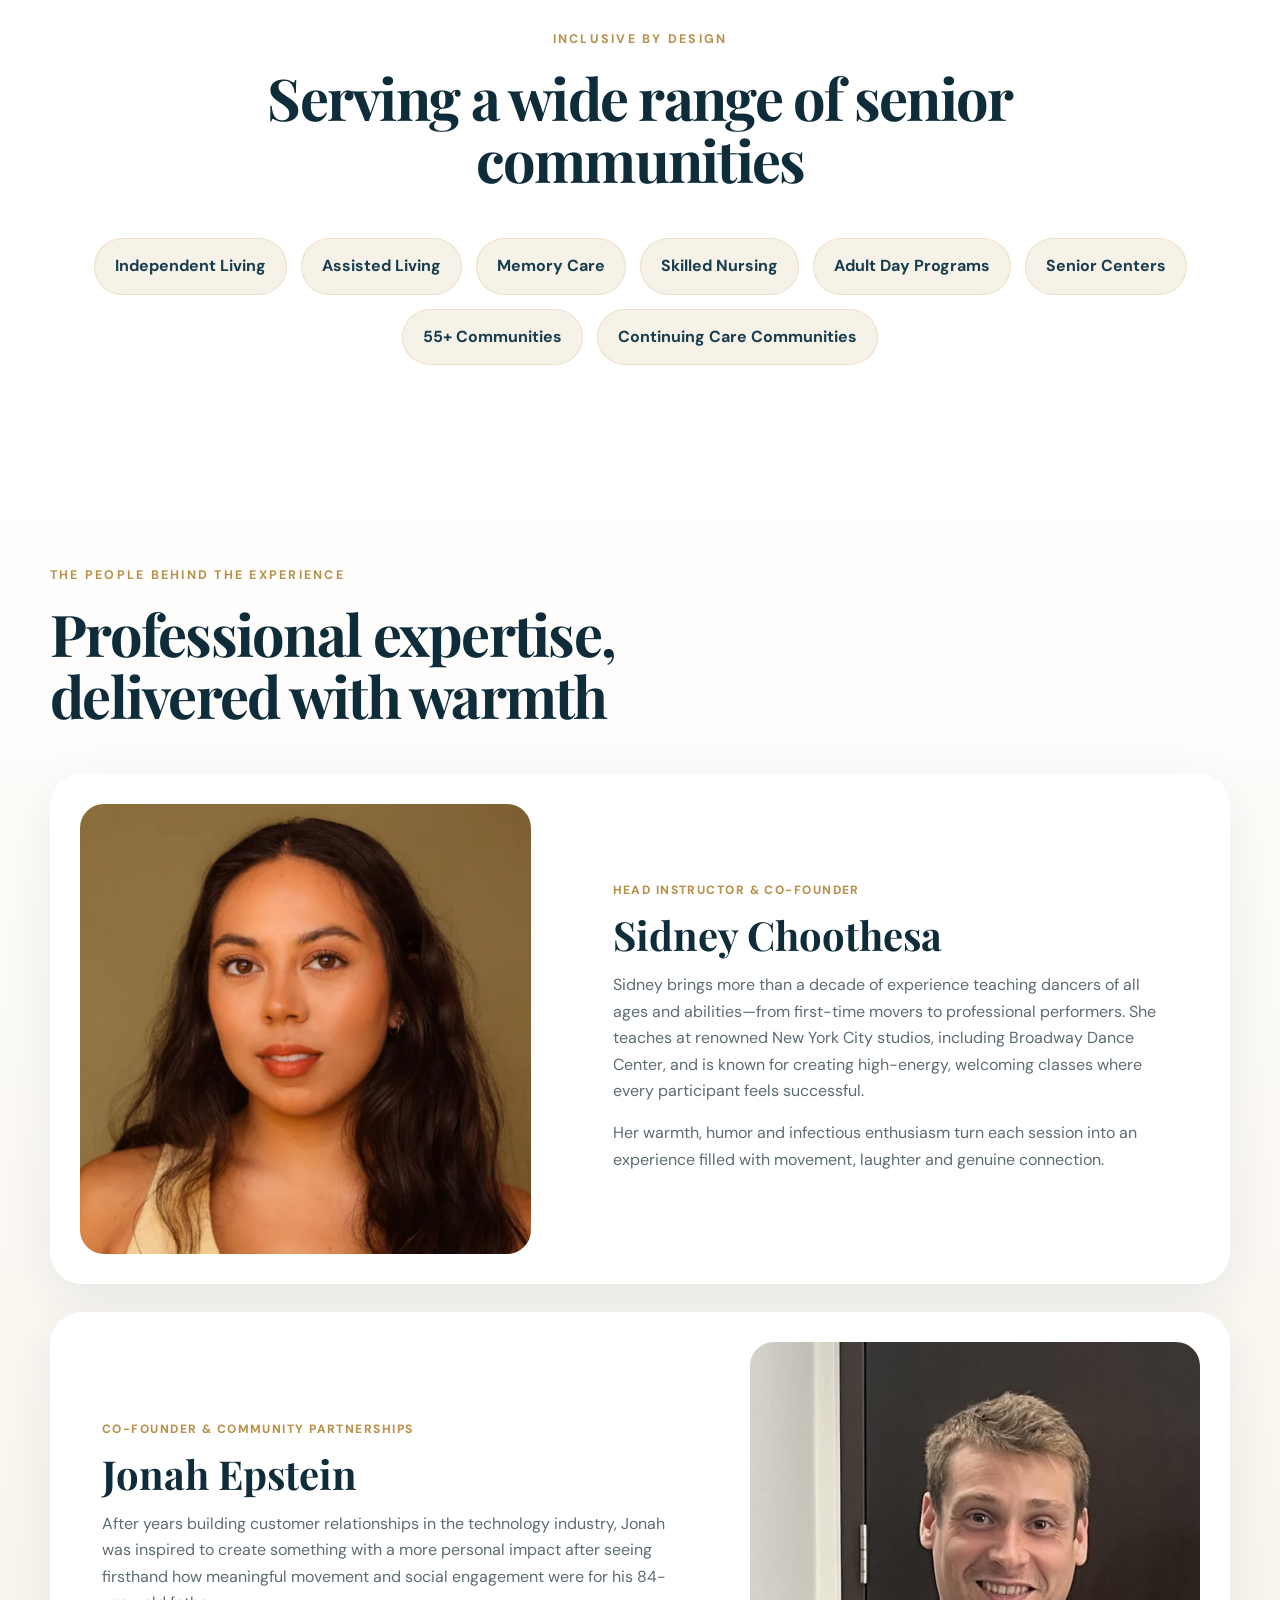
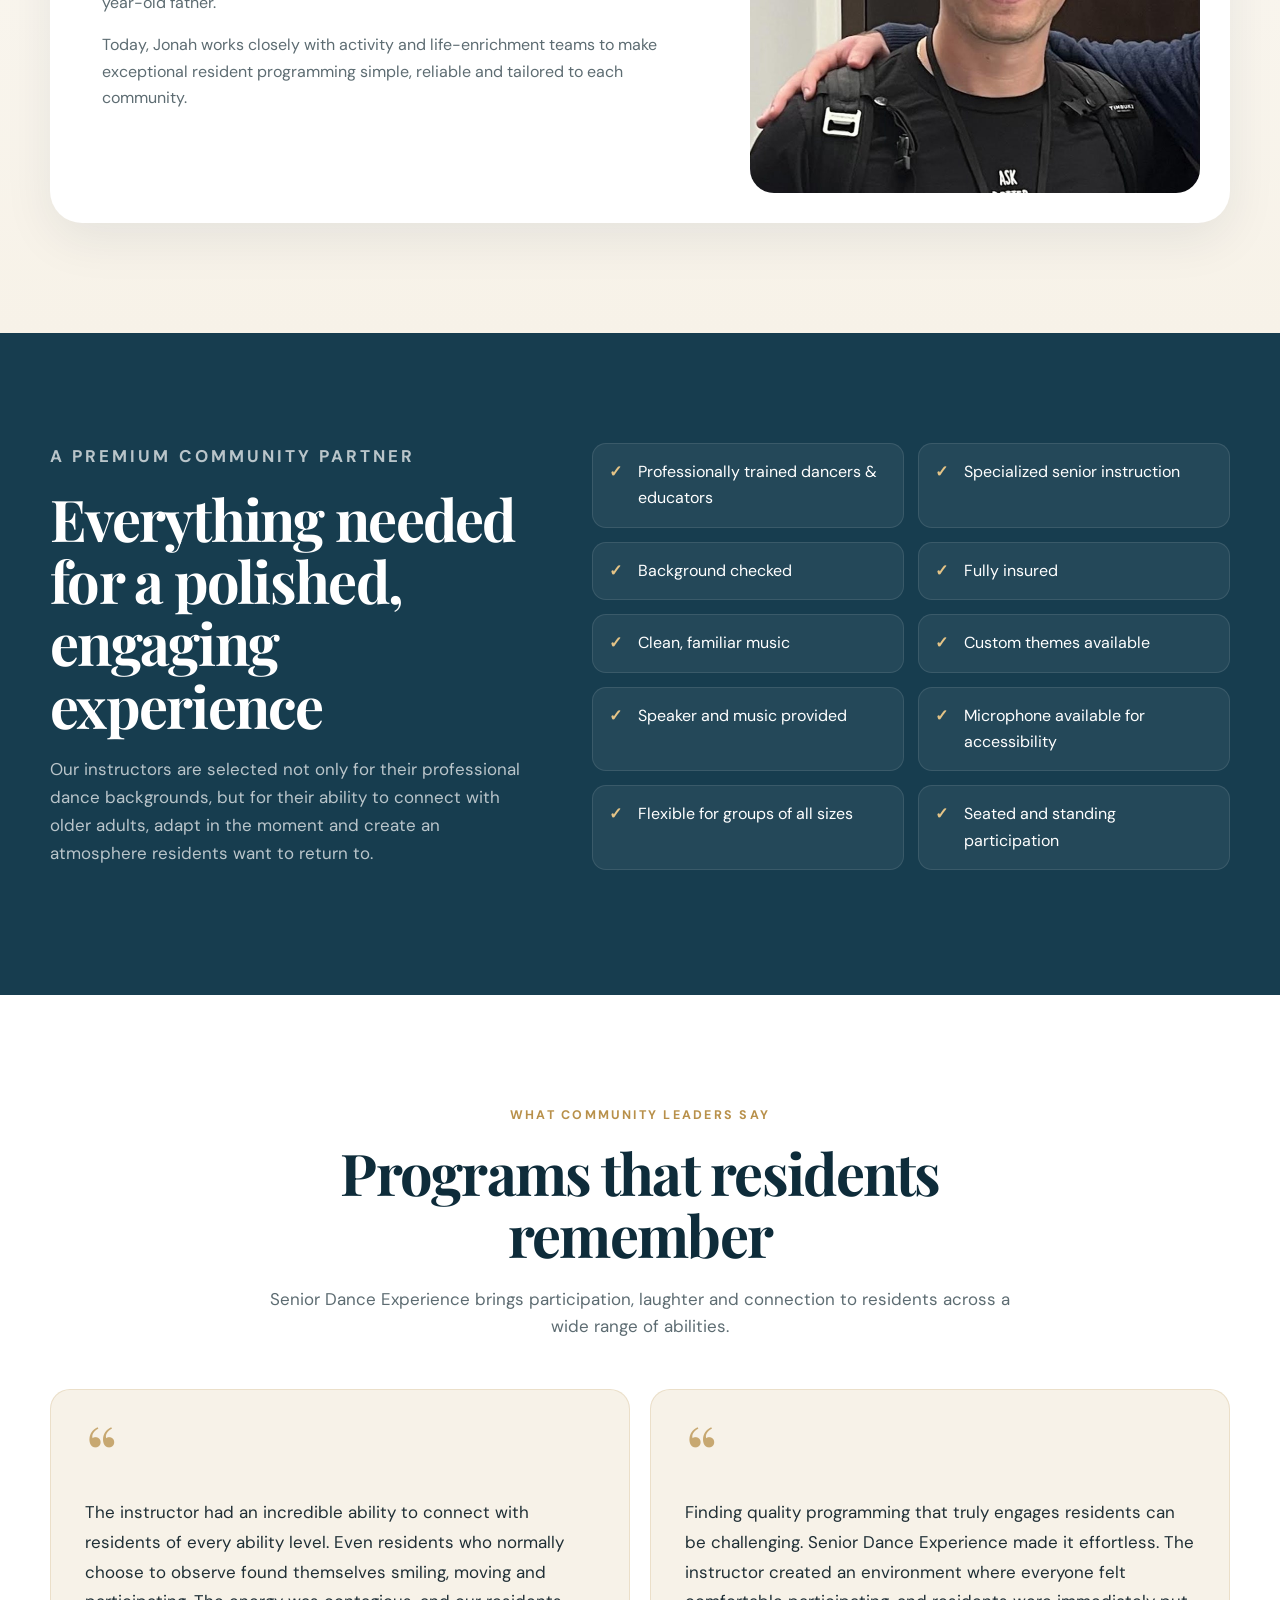
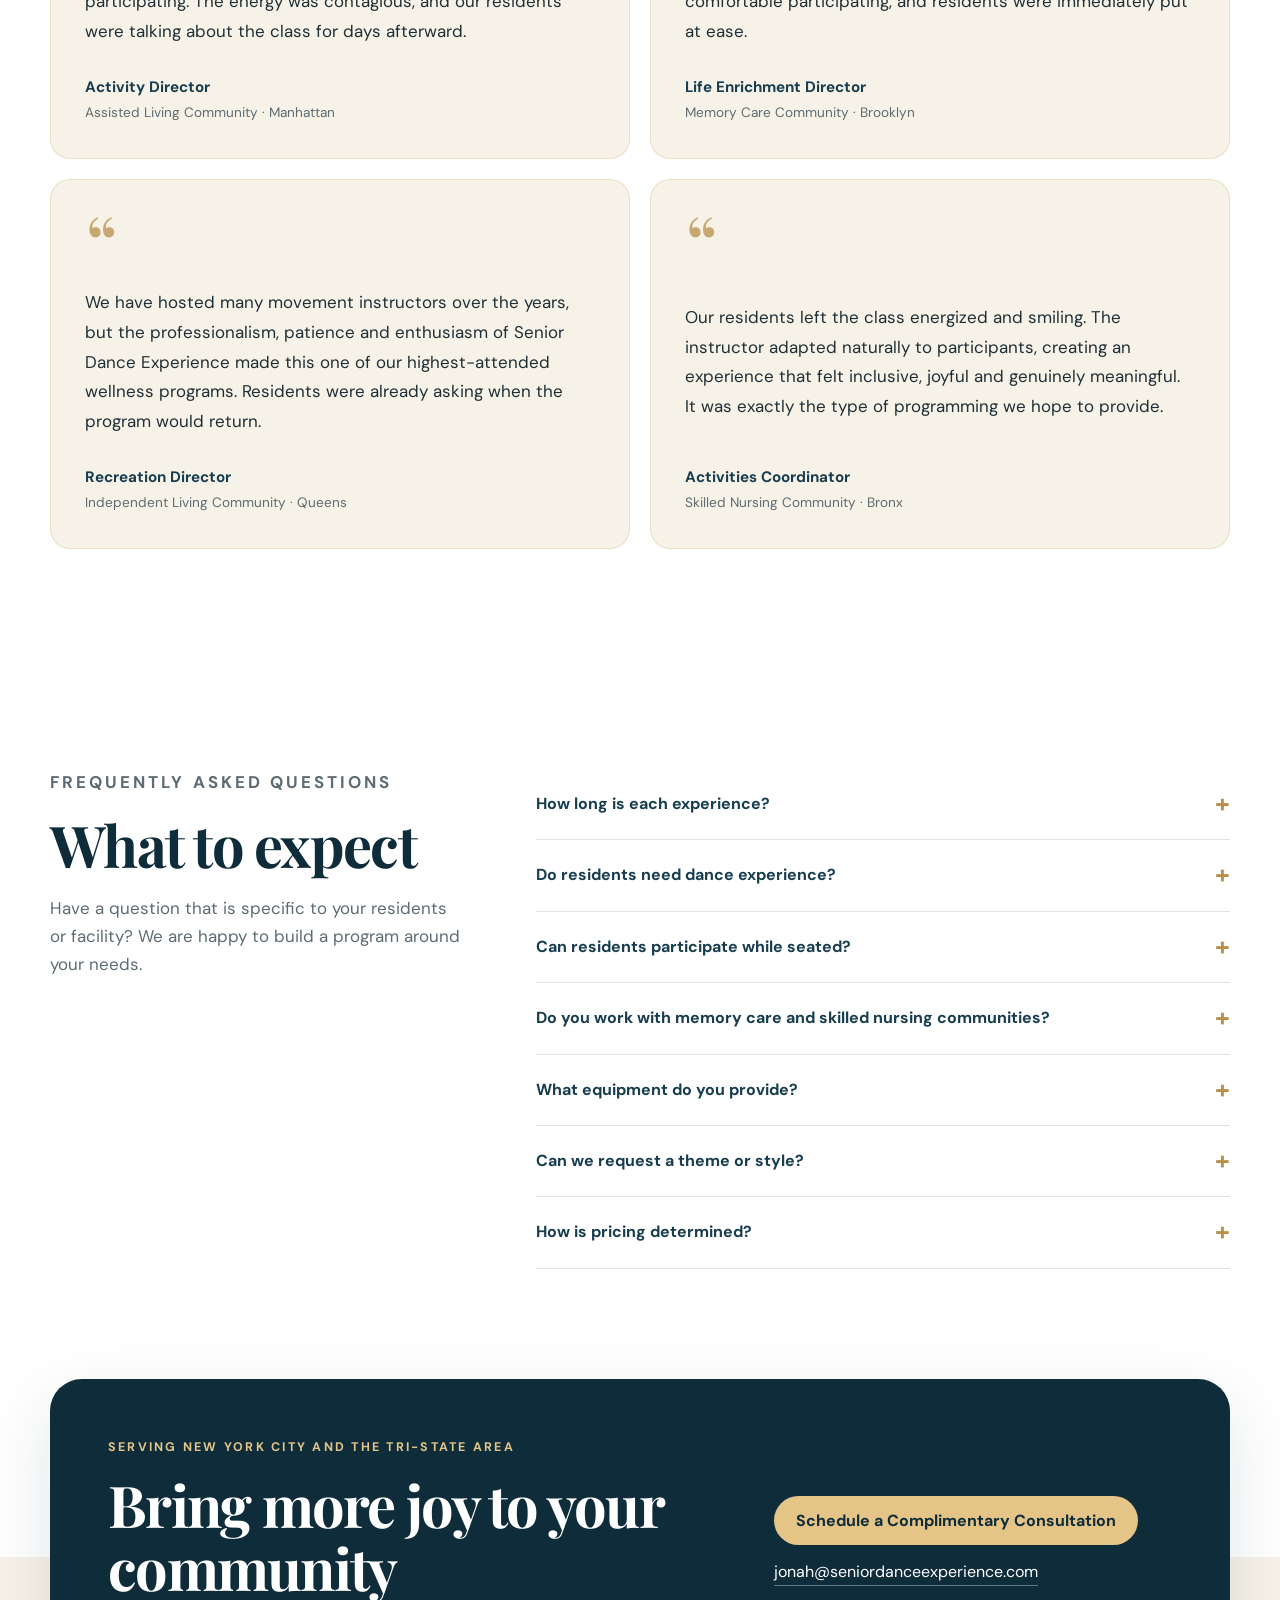
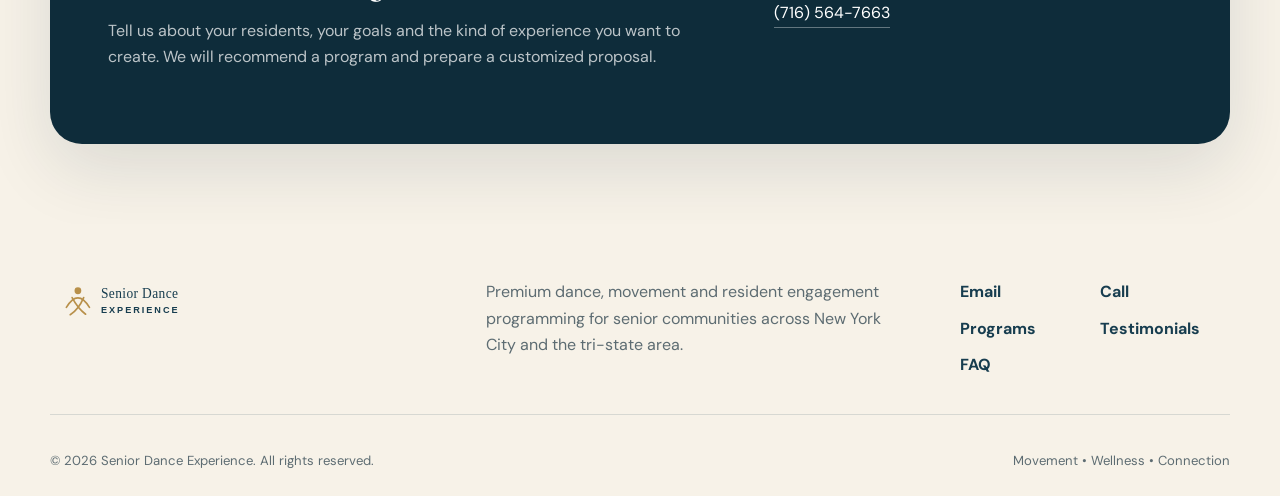
==== commit 2c54208a: "Add files via upload" ====
--- a/index.html
+++ b/index.html
@@ -18,7 +18,6 @@
 </head>
 <body>
   <a class="skip-link" href="#main">Skip to content</a>
-
   <header class="site-header" id="top">
     <div class="container nav-wrap">
       <a class="brand" href="#top" aria-label="Senior Dance Experience home">
@@ -38,7 +37,6 @@
       </nav>
     </div>
   </header>
-
   <main id="main">
     <section class="hero">
       <div class="hero-orb hero-orb-one"></div>
@@ -73,16 +71,14 @@
         </div>
       </div>
     </section>
-
     <section class="proof-bar">
       <div class="container proof-grid">
         <div><strong>60</strong><span>minute experiences</span></div>
-        <div><strong>1–2</strong><span>professional instructors</span></div>
+        <div><strong>Any size</strong><span>groups welcome</span></div>
         <div><strong>100%</strong><span>adaptable for seated participation</span></div>
         <div><strong>NYC+</strong><span>all boroughs and the tri-state area</span></div>
       </div>
     </section>
-
     <section class="section" id="experience">
       <div class="container">
         <div class="section-heading centered reveal">
@@ -90,42 +86,20 @@
           <h2>Programming residents genuinely look forward to</h2>
           <p>Every experience is thoughtfully designed to combine accessible movement, familiar music, laughter and meaningful social interaction—while making programming simple for your team.</p>
         </div>
-
         <div class="benefit-grid">
-          <article class="benefit-card reveal">
-            <div class="icon-circle">01</div>
-            <h3>Resident Engagement</h3>
-            <p>Inviting, high-energy instruction encourages residents to participate rather than simply observe.</p>
-          </article>
-          <article class="benefit-card reveal">
-            <div class="icon-circle">02</div>
-            <h3>Movement & Wellness</h3>
-            <p>Every session can be adapted for seated, standing or mixed-mobility participation.</p>
-          </article>
-          <article class="benefit-card reveal">
-            <div class="icon-circle">03</div>
-            <h3>Social Connection</h3>
-            <p>Shared music and movement create natural opportunities for laughter, confidence and connection.</p>
-          </article>
-          <article class="benefit-card reveal">
-            <div class="icon-circle">04</div>
-            <h3>Stress-Free Programming</h3>
-            <p>We arrive prepared with professional audio equipment, music and a microphone when needed.</p>
-          </article>
-        </div>
-      </div>
-    </section>
-
+          <article class="benefit-card reveal"><div class="icon-circle">01</div><h3>Resident Engagement</h3><p>Inviting, high-energy instruction encourages residents to participate rather than simply observe.</p></article>
+          <article class="benefit-card reveal"><div class="icon-circle">02</div><h3>Movement & Wellness</h3><p>Every session can be adapted for seated, standing or mixed-mobility participation.</p></article>
+          <article class="benefit-card reveal"><div class="icon-circle">03</div><h3>Social Connection</h3><p>Shared music and movement create natural opportunities for laughter, confidence and connection.</p></article>
+          <article class="benefit-card reveal"><div class="icon-circle">04</div><h3>Stress-Free Programming</h3><p>We arrive prepared with professional audio equipment, music and a microphone when needed.</p></article>
+        </div>
+      </div>
+    </section>
     <section class="section section-sage" id="programs">
       <div class="container">
         <div class="split-heading reveal">
-          <div>
-            <p class="eyebrow">Resident Dance & Wellness Programs</p>
-            <h2>Created for your community</h2>
-          </div>
+          <div><p class="eyebrow">Resident Dance & Wellness Programs</p><h2>Created for your community</h2></div>
           <p>Choose a one-time experience or build an ongoing program around your residents, calendar and community culture. Customized pricing is available for nonprofits and multi-site organizations.</p>
         </div>
-
         <div class="program-grid">
           <article class="program-card reveal"><span>♪</span><h3>Chair Dance & Adaptive Movement</h3><p>Engaging choreography tailored to seated and mixed-mobility groups.</p></article>
           <article class="program-card reveal"><span>★</span><h3>Broadway & Musical Theater</h3><p>Expressive movement inspired by iconic stages and unforgettable show tunes.</p></article>
@@ -134,43 +108,23 @@
           <article class="program-card reveal"><span>✦</span><h3>Holiday & Themed Experiences</h3><p>Seasonal programming and custom themes designed around your event calendar.</p></article>
           <article class="program-card reveal"><span>∞</span><h3>Ongoing Community Programs</h3><p>Consistent weekly, twice-monthly or monthly programming with an annual commitment.</p></article>
         </div>
-
         <div class="custom-pricing reveal">
-          <div>
-            <p class="eyebrow">Tailored to your community</p>
-            <h3>Custom proposals based on total residency and program cadence</h3>
-          </div>
+          <div><p class="eyebrow">Tailored to your community</p><h3>Custom proposals based on total residency and program cadence</h3></div>
           <a class="button button-secondary" href="#contact">Request Program Options</a>
         </div>
       </div>
     </section>
-
     <section class="section audience-section">
       <div class="container">
-        <div class="section-heading centered reveal">
-          <p class="eyebrow">Inclusive by design</p>
-          <h2>Serving a wide range of senior communities</h2>
-        </div>
+        <div class="section-heading centered reveal"><p class="eyebrow">Inclusive by design</p><h2>Serving a wide range of senior communities</h2></div>
         <div class="audience-cloud reveal" aria-label="Types of communities served">
-          <span>Independent Living</span>
-          <span>Assisted Living</span>
-          <span>Memory Care</span>
-          <span>Skilled Nursing</span>
-          <span>Adult Day Programs</span>
-          <span>Senior Centers</span>
-          <span>55+ Communities</span>
-          <span>Continuing Care Communities</span>
-        </div>
-      </div>
-    </section>
-
+          <span>Independent Living</span><span>Assisted Living</span><span>Memory Care</span><span>Skilled Nursing</span><span>Adult Day Programs</span><span>Senior Centers</span><span>55+ Communities</span><span>Continuing Care Communities</span>
+        </div>
+      </div>
+    </section>
     <section class="section founders" id="about">
       <div class="container">
-        <div class="section-heading reveal">
-          <p class="eyebrow">The people behind the experience</p>
-          <h2>Professional expertise, delivered with warmth</h2>
-        </div>
-
+        <div class="section-heading reveal"><p class="eyebrow">The people behind the experience</p><h2>Professional expertise, delivered with warmth</h2></div>
         <div class="founder-card reveal">
           <img src="assets/sidney-choothesa.jpg" alt="Sidney Choothesa, Head Instructor">
           <div class="founder-copy">
@@ -180,7 +134,6 @@
             <p>Her warmth, humor and infectious enthusiasm turn each session into an experience filled with movement, laughter and genuine connection.</p>
           </div>
         </div>
-
         <div class="founder-card founder-reverse reveal">
           <img src="assets/jonah-epstein.jpg" alt="Jonah Epstein, Co-Founder">
           <div class="founder-copy">
@@ -192,7 +145,6 @@
         </div>
       </div>
     </section>
-
     <section class="section difference">
       <div class="container difference-grid">
         <div class="difference-copy reveal">
@@ -201,104 +153,58 @@
           <p>Our instructors are selected not only for their professional dance backgrounds, but for their ability to connect with older adults, adapt in the moment and create an atmosphere residents want to return to.</p>
         </div>
         <div class="check-grid reveal">
-          <span>Professionally trained dancers & educators</span>
-          <span>Specialized senior instruction</span>
-          <span>Background checked</span>
-          <span>Fully insured</span>
-          <span>Clean, familiar music</span>
-          <span>Custom themes available</span>
-          <span>Speaker and music provided</span>
-          <span>Microphone available for accessibility</span>
-          <span>One or two instructors based on group size</span>
-          <span>Seated and standing participation</span>
-        </div>
-      </div>
-    </section>
-
-
+          <span>Professionally trained dancers & educators</span><span>Specialized senior instruction</span><span>Background checked</span><span>Fully insured</span><span>Clean, familiar music</span><span>Custom themes available</span><span>Speaker and music provided</span><span>Microphone available for accessibility</span><span>Flexible for groups of all sizes</span><span>Seated and standing participation</span>
+        </div>
+      </div>
+    </section>
     <section class="section testimonials-section" id="testimonials">
       <div class="container">
         <div class="section-heading centered reveal">
           <p class="eyebrow">What community leaders say</p>
           <h2>Programs that residents remember</h2>
-          <p>Sidney’s classes are known for bringing out participation, laughter and connection across a wide range of resident abilities.</p>
-        </div>
-
+          <p>Senior Dance Experience brings participation, laughter and connection to residents across a wide range of abilities.</p>
+        </div>
         <div class="testimonial-grid">
           <article class="testimonial-card reveal">
             <div class="quote-mark">“</div>
-            <blockquote>Sidney has an incredible ability to connect with residents of every ability level. Even residents who normally choose to observe found themselves smiling, moving and participating. Her energy is contagious, and our residents were talking about the class for days afterward.</blockquote>
+            <blockquote>The instructor had an incredible ability to connect with residents of every ability level. Even residents who normally choose to observe found themselves smiling, moving and participating. The energy was contagious, and our residents were talking about the class for days afterward.</blockquote>
             <p class="testimonial-source"><strong>Activity Director</strong><span>Assisted Living Community · Manhattan</span></p>
           </article>
-
-          <article class="testimonial-card reveal">
-            <div class="quote-mark">“</div>
-            <blockquote>Finding quality programming that truly engages residents can be challenging. Sidney made it effortless. She created an environment where everyone felt comfortable participating, and her warmth immediately put residents at ease.</blockquote>
+          <article class="testimonial-card reveal">
+            <div class="quote-mark">“</div>
+            <blockquote>Finding quality programming that truly engages residents can be challenging. Senior Dance Experience made it effortless. The instructor created an environment where everyone felt comfortable participating, and residents were immediately put at ease.</blockquote>
             <p class="testimonial-source"><strong>Life Enrichment Director</strong><span>Memory Care Community · Brooklyn</span></p>
           </article>
-
-          <article class="testimonial-card reveal">
-            <div class="quote-mark">“</div>
-            <blockquote>We have hosted many movement instructors over the years, but Sidney’s combination of professionalism, patience and enthusiasm made this one of our highest-attended wellness programs. Residents were already asking when she would be back.</blockquote>
+          <article class="testimonial-card reveal">
+            <div class="quote-mark">“</div>
+            <blockquote>We have hosted many movement instructors over the years, but the professionalism, patience and enthusiasm of Senior Dance Experience made this one of our highest-attended wellness programs. Residents were already asking when the program would return.</blockquote>
             <p class="testimonial-source"><strong>Recreation Director</strong><span>Independent Living Community · Queens</span></p>
           </article>
-
-          <article class="testimonial-card reveal">
-            <div class="quote-mark">“</div>
-            <blockquote>Our residents left the class energized and smiling. Sidney adapts naturally to every participant, creating an experience that feels inclusive, joyful and genuinely meaningful. It was exactly the type of programming we hope to provide.</blockquote>
+          <article class="testimonial-card reveal">
+            <div class="quote-mark">“</div>
+            <blockquote>Our residents left the class energized and smiling. The instructor adapted naturally to participants, creating an experience that felt inclusive, joyful and genuinely meaningful. It was exactly the type of programming we hope to provide.</blockquote>
             <p class="testimonial-source"><strong>Activities Coordinator</strong><span>Skilled Nursing Community · Bronx</span></p>
           </article>
         </div>
       </div>
     </section>
-
     <section class="section faq-section" id="faq">
       <div class="container faq-grid">
-        <div class="section-heading reveal">
-          <p class="eyebrow">Frequently asked questions</p>
-          <h2>What to expect</h2>
-          <p>Have a question that is specific to your residents or facility? We are happy to build a program around your needs.</p>
-        </div>
+        <div class="section-heading reveal"><p class="eyebrow">Frequently asked questions</p><h2>What to expect</h2><p>Have a question that is specific to your residents or facility? We are happy to build a program around your needs.</p></div>
         <div class="accordion reveal">
-          <details>
-            <summary>How long is each experience?</summary>
-            <p>Each session is 60 minutes and blends professionally led dance, accessible movement, music, laughter and socializing.</p>
-          </details>
-          <details>
-            <summary>Do residents need dance experience?</summary>
-            <p>No. Programs are designed to feel welcoming and successful for complete beginners as well as residents with prior dance experience.</p>
-          </details>
-          <details>
-            <summary>Can residents participate while seated?</summary>
-            <p>Yes. Every program can be adapted for seated, standing or mixed-mobility participation.</p>
-          </details>
-          <details>
-            <summary>Do you work with memory care and skilled nursing communities?</summary>
-            <p>Yes. We serve independent living, assisted living, memory care, skilled nursing, adult day programs, senior centers and other senior communities.</p>
-          </details>
-          <details>
-            <summary>What equipment do you provide?</summary>
-            <p>We bring our own music and professional speaker. A microphone is also available to support residents who may have difficulty hearing.</p>
-          </details>
-          <details>
-            <summary>Can we request a theme or style?</summary>
-            <p>Absolutely. Programs can be customized around Motown, Broadway, Latin dance, holidays, specific decades and other themes.</p>
-          </details>
-          <details>
-            <summary>How is pricing determined?</summary>
-            <p>We create a custom proposal based on total community residency, program frequency and any special requirements. Customized options are available for nonprofits and multi-site organizations.</p>
-          </details>
-        </div>
-      </div>
-    </section>
-
+          <details><summary>How long is each experience?</summary><p>Each session is 60 minutes and blends professionally led dance, accessible movement, music, laughter and socializing.</p></details>
+          <details><summary>Do residents need dance experience?</summary><p>No. Programs are designed to feel welcoming and successful for complete beginners as well as residents with prior dance experience.</p></details>
+          <details><summary>Can residents participate while seated?</summary><p>Yes. Every program can be adapted for seated, standing or mixed-mobility participation.</p></details>
+          <details><summary>Do you work with memory care and skilled nursing communities?</summary><p>Yes. We serve independent living, assisted living, memory care, skilled nursing, adult day programs, senior centers and other senior communities.</p></details>
+          <details><summary>What equipment do you provide?</summary><p>We bring our own music and professional speaker. A microphone is also available to support residents who may have difficulty hearing.</p></details>
+          <details><summary>Can we request a theme or style?</summary><p>Absolutely. Programs can be customized around Motown, Broadway, Latin dance, holidays, specific decades and other themes.</p></details>
+          <details><summary>How is pricing determined?</summary><p>We create a custom proposal based on total community residency, program frequency and any special requirements. Customized options are available for nonprofits and multi-site organizations.</p></details>
+        </div>
+      </div>
+    </section>
     <section class="contact-section" id="contact">
       <div class="container contact-card reveal">
-        <div>
-          <p class="eyebrow light">Serving New York City and the tri-state area</p>
-          <h2>Bring more joy to your community</h2>
-          <p>Tell us about your residents, your goals and the kind of experience you want to create. We will recommend a program and prepare a customized proposal.</p>
-        </div>
+        <div><p class="eyebrow light">Serving New York City and the tri-state area</p><h2>Bring more joy to your community</h2><p>Tell us about your residents, your goals and the kind of experience you want to create. We will recommend a program and prepare a customized proposal.</p></div>
         <div class="contact-actions">
           <a class="button button-gold" href="mailto:jonah@seniordanceexperience.com?subject=Complimentary%20Consultation%20Request">Schedule a Complimentary Consultation</a>
           <a class="contact-link" href="mailto:jonah@seniordanceexperience.com">jonah@seniordanceexperience.com</a>
@@ -307,25 +213,14 @@
       </div>
     </section>
   </main>
-
   <footer>
     <div class="container footer-grid">
       <a class="footer-brand" href="#top"><img src="assets/logo.svg" alt="Senior Dance Experience"></a>
       <p>Premium dance, movement and resident engagement programming for senior communities across New York City and the tri-state area.</p>
-      <div class="footer-links">
-        <a href="mailto:jonah@seniordanceexperience.com">Email</a>
-        <a href="tel:+17165647663">Call</a>
-        <a href="#programs">Programs</a>
-        <a href="#testimonials">Testimonials</a>
-        <a href="#faq">FAQ</a>
-      </div>
+      <div class="footer-links"><a href="mailto:jonah@seniordanceexperience.com">Email</a><a href="tel:+17165647663">Call</a><a href="#programs">Programs</a><a href="#testimonials">Testimonials</a><a href="#faq">FAQ</a></div>
     </div>
-    <div class="container footer-bottom">
-      <span>© <span id="year"></span> Senior Dance Experience. All rights reserved.</span>
-      <span>Movement • Wellness • Connection</span>
-    </div>
+    <div class="container footer-bottom"><span>© <span id="year"></span> Senior Dance Experience. All rights reserved.</span><span>Movement • Wellness • Connection</span></div>
   </footer>
-
   <script src="script.js"></script>
 </body>
 </html>
